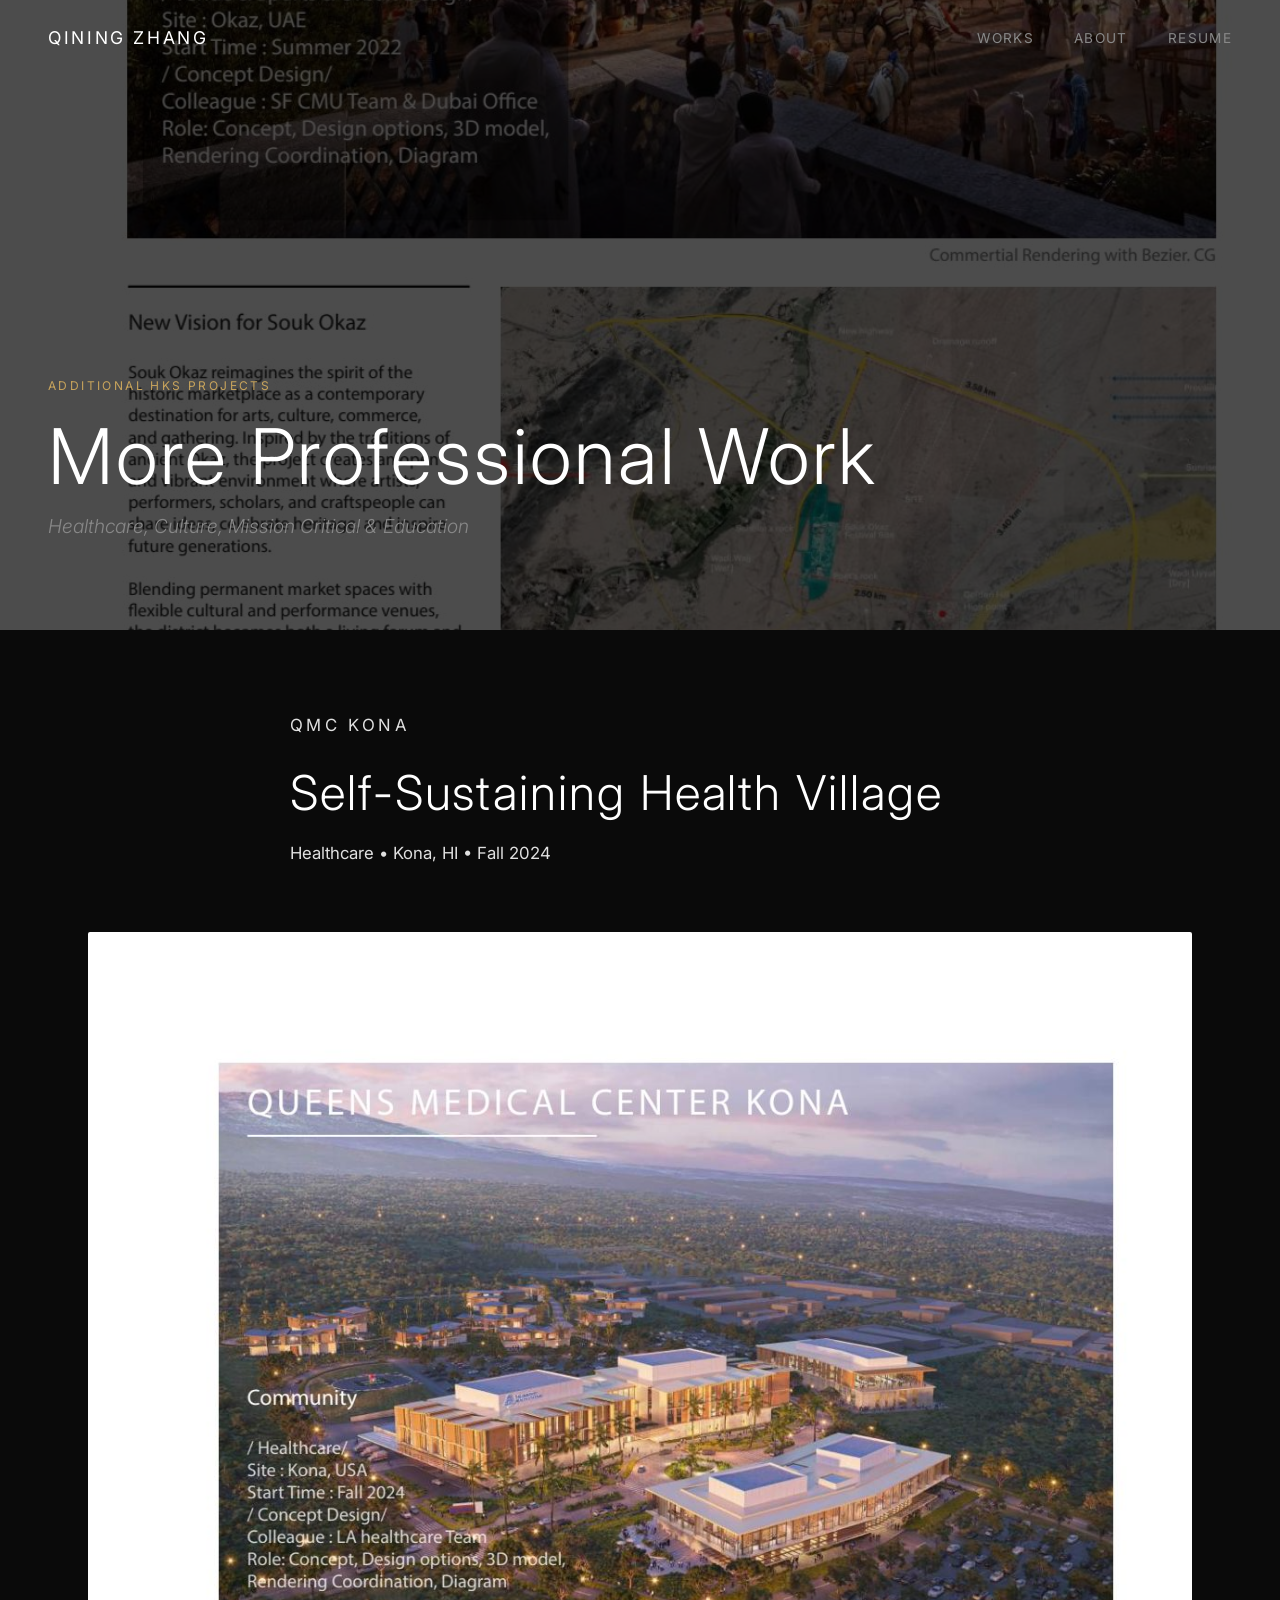
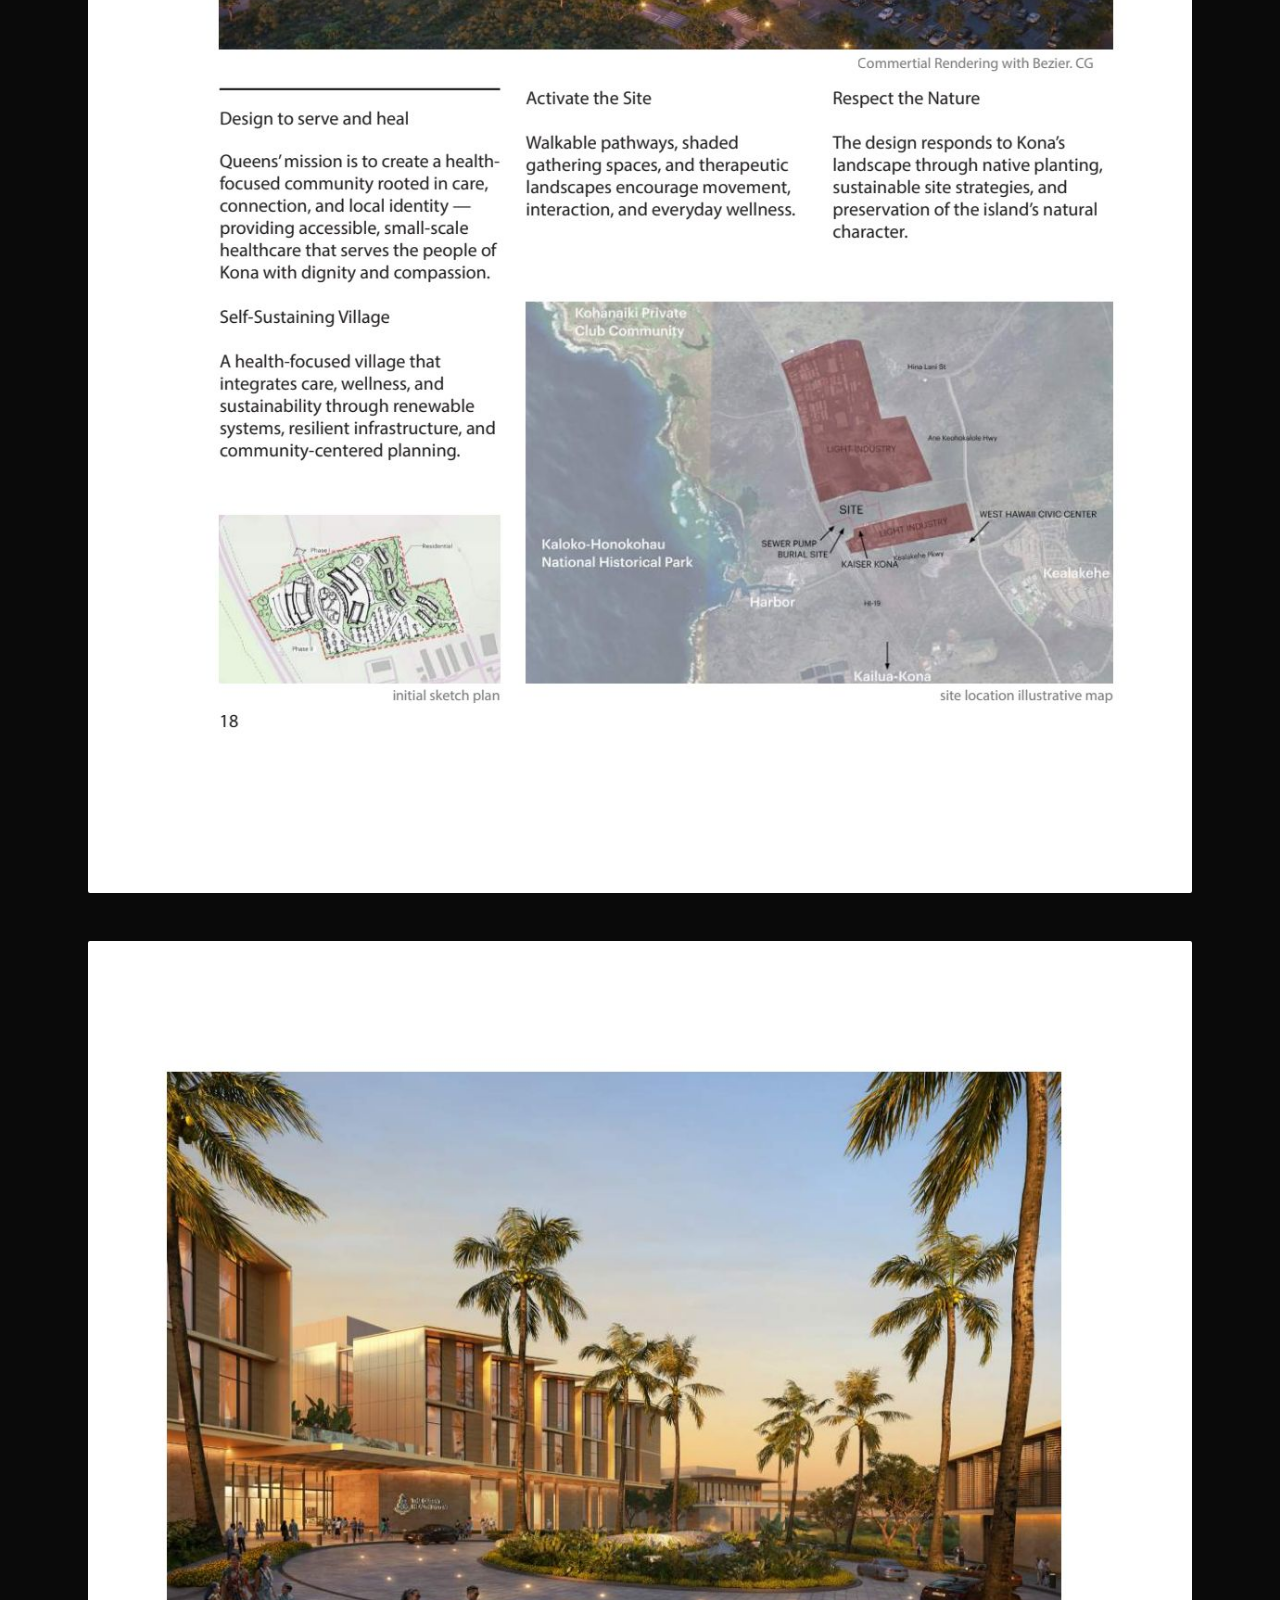
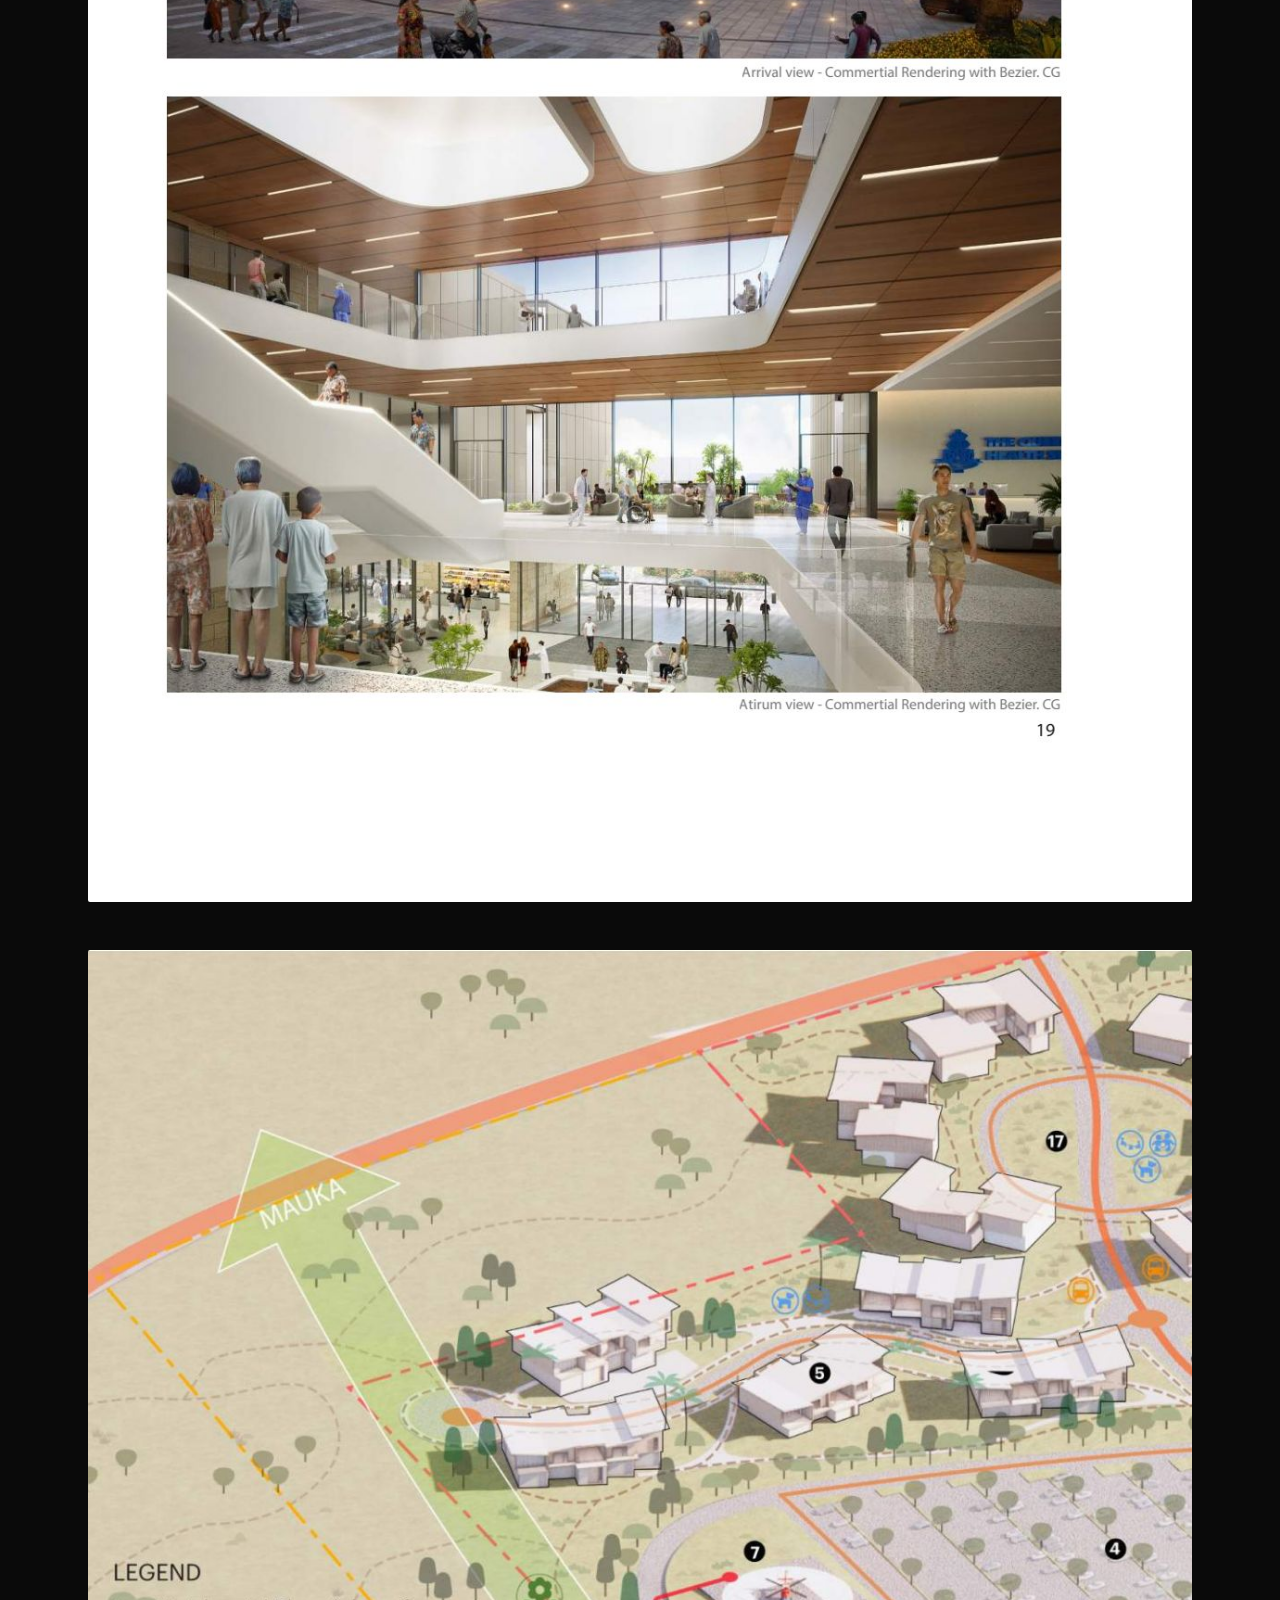
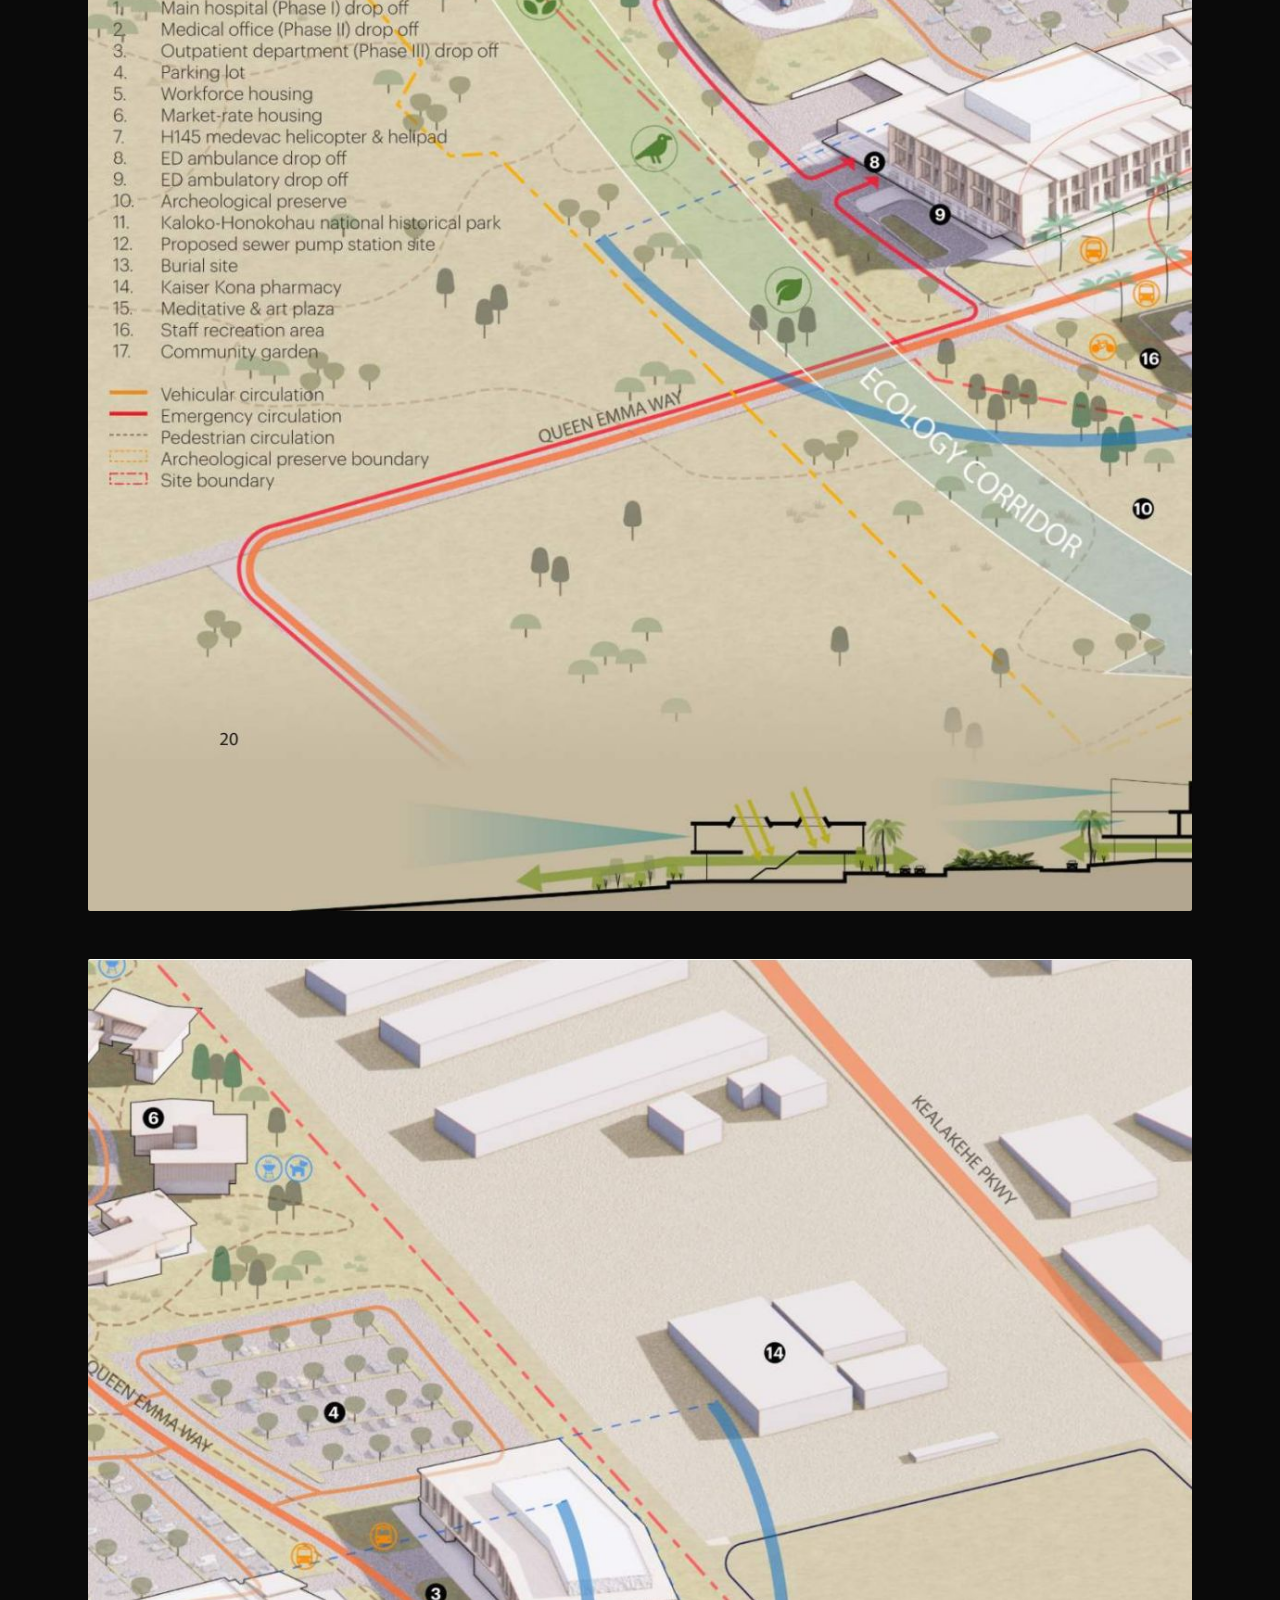
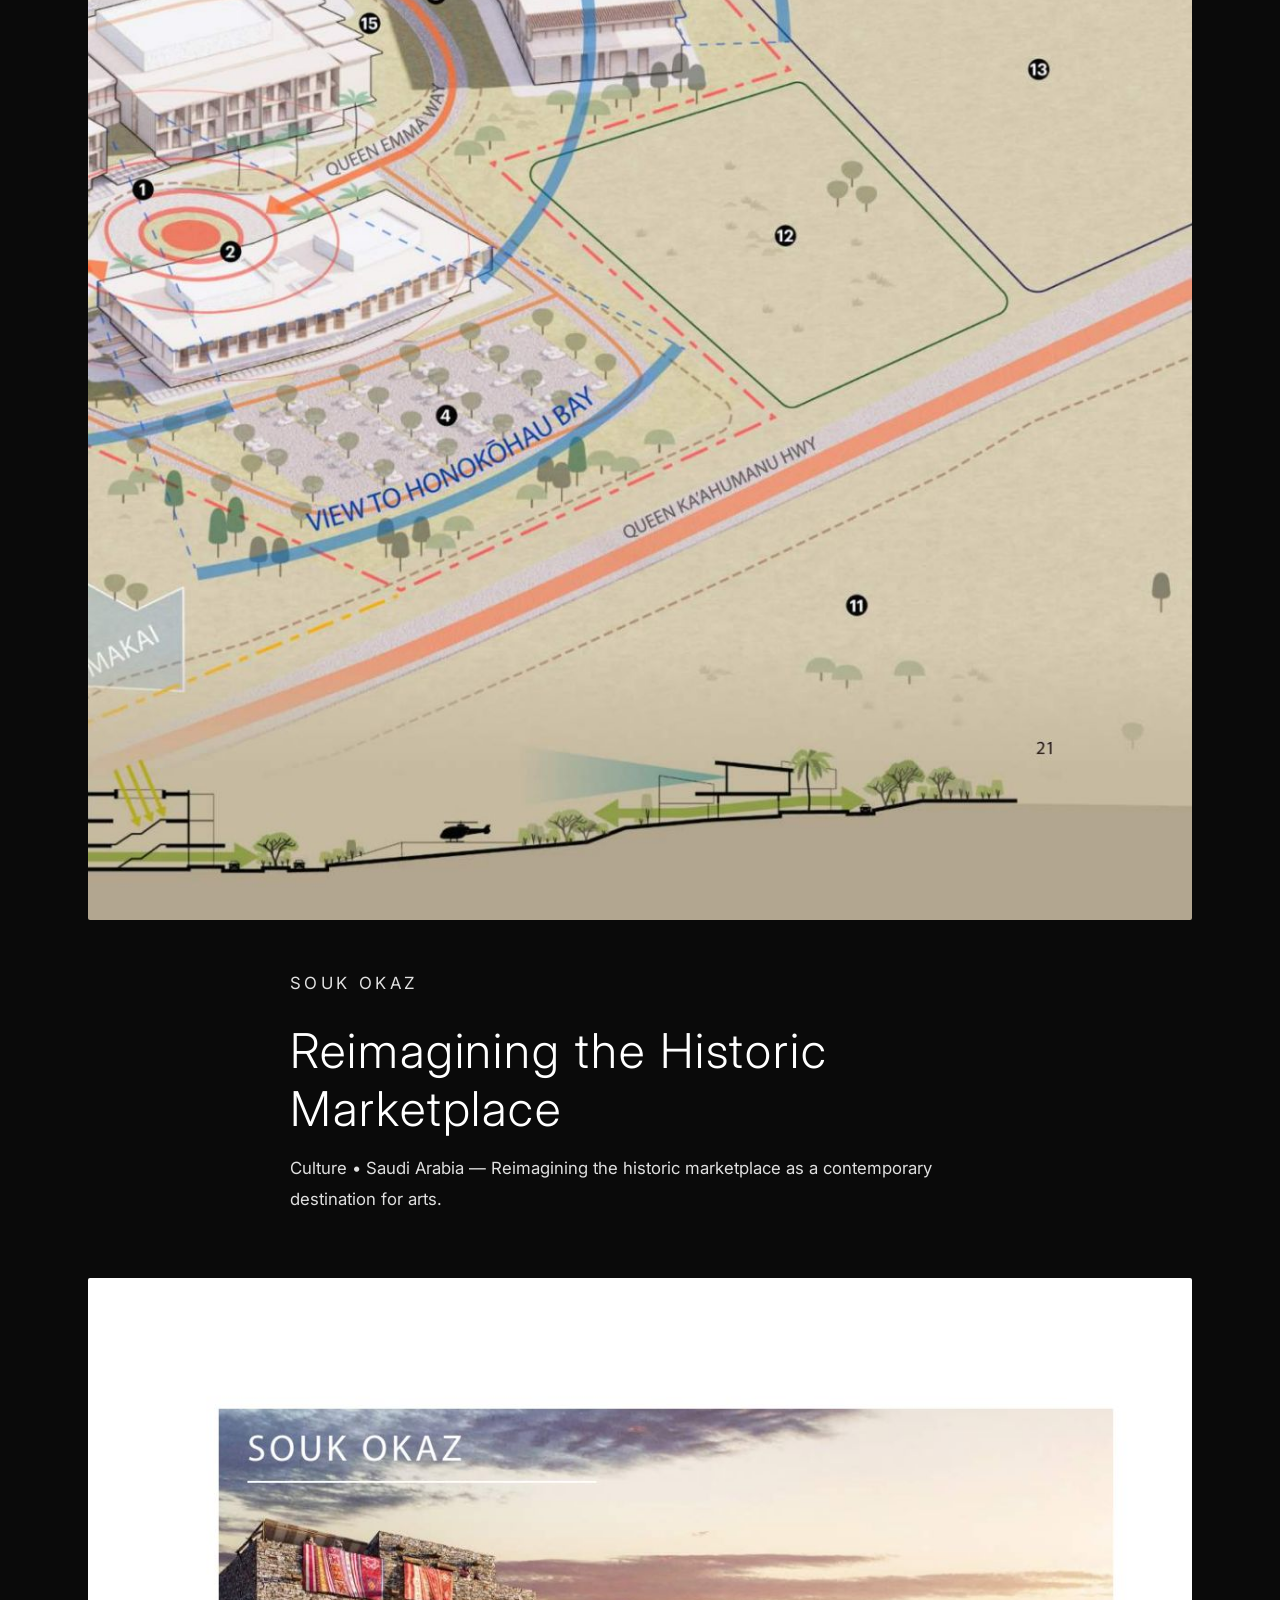
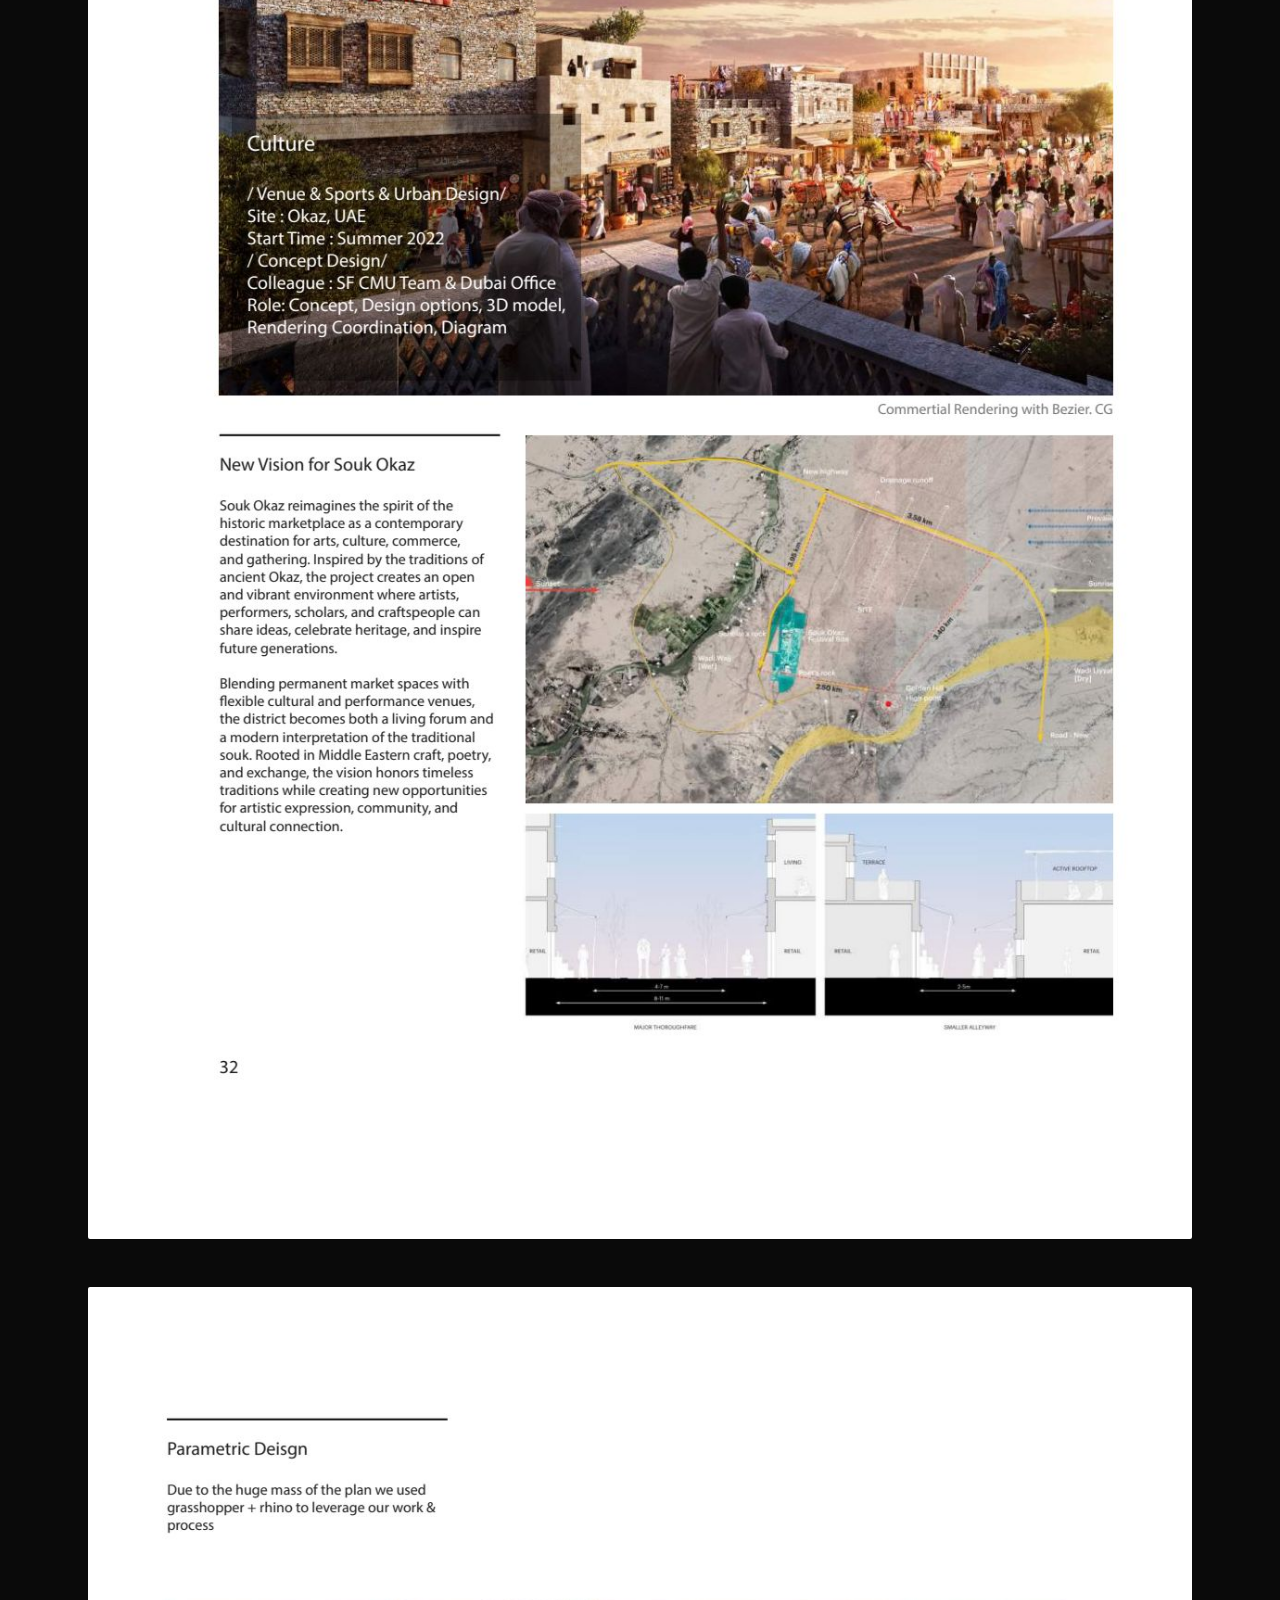
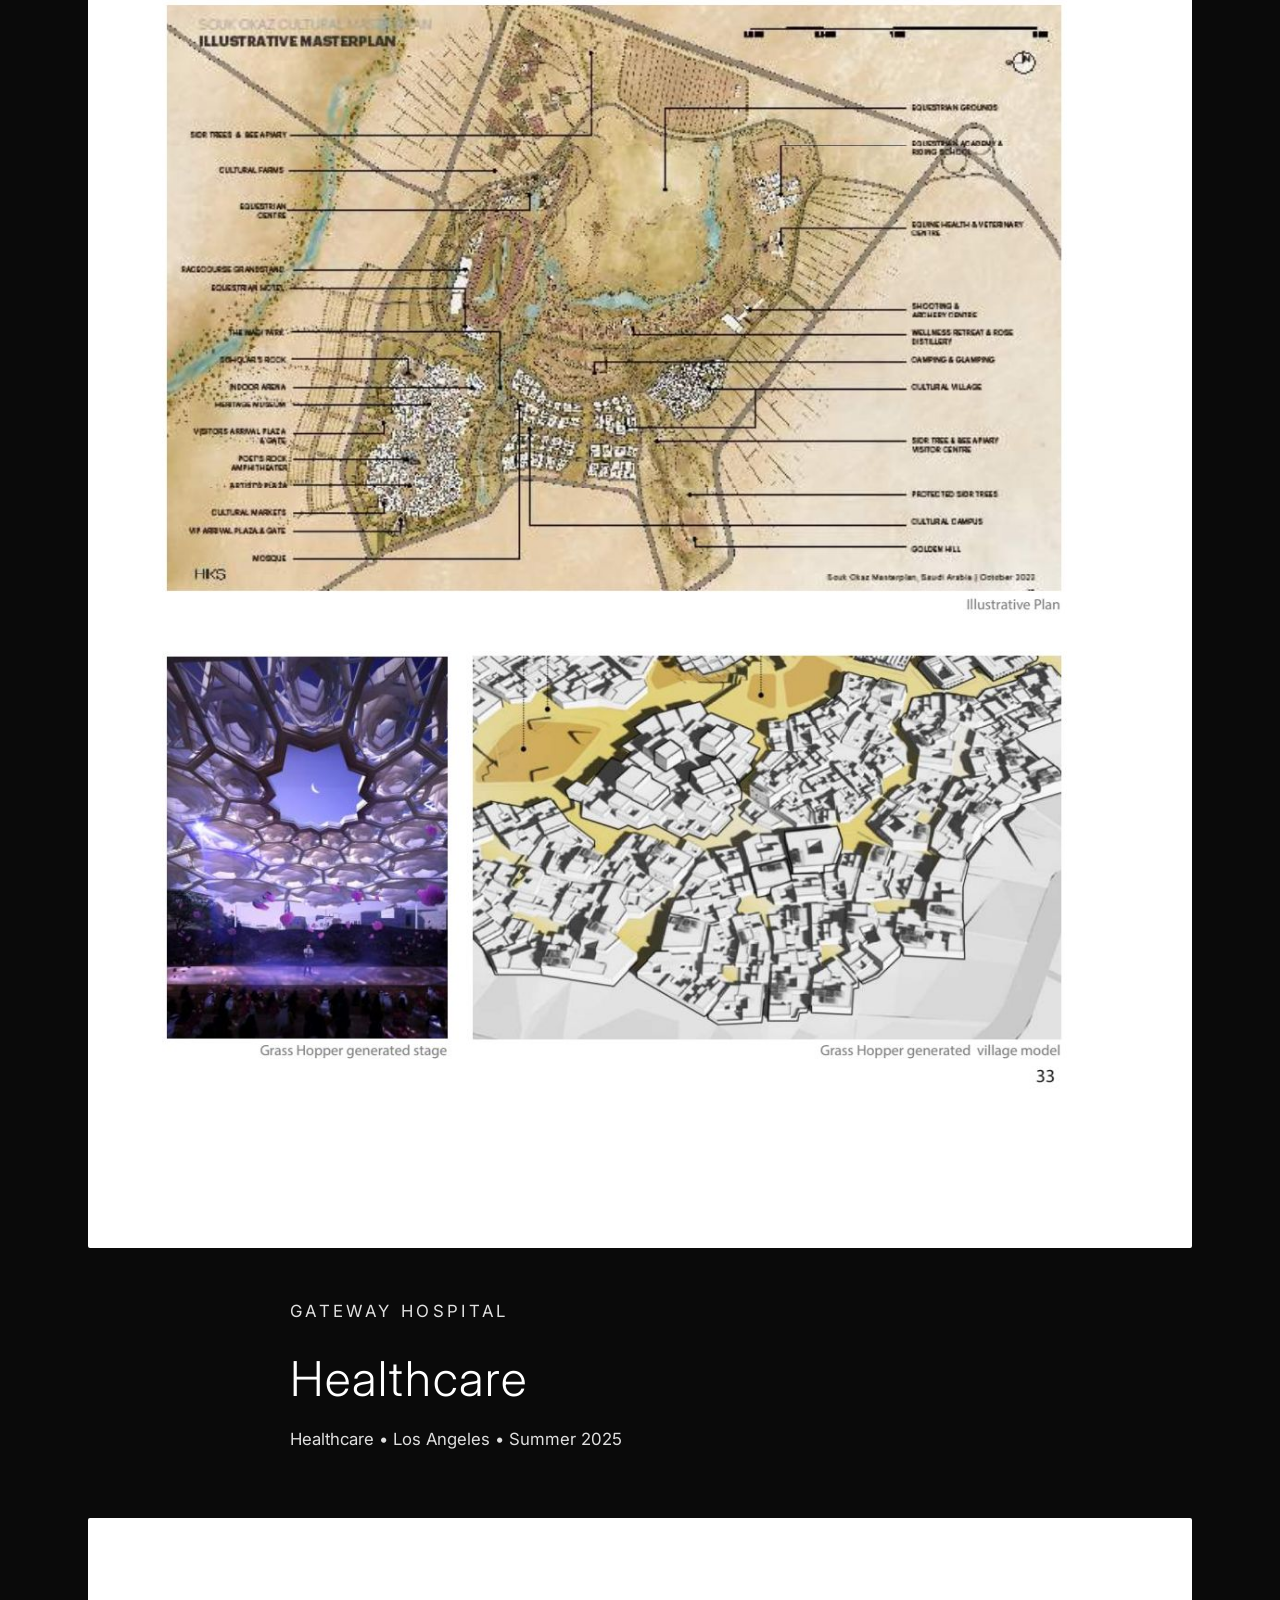
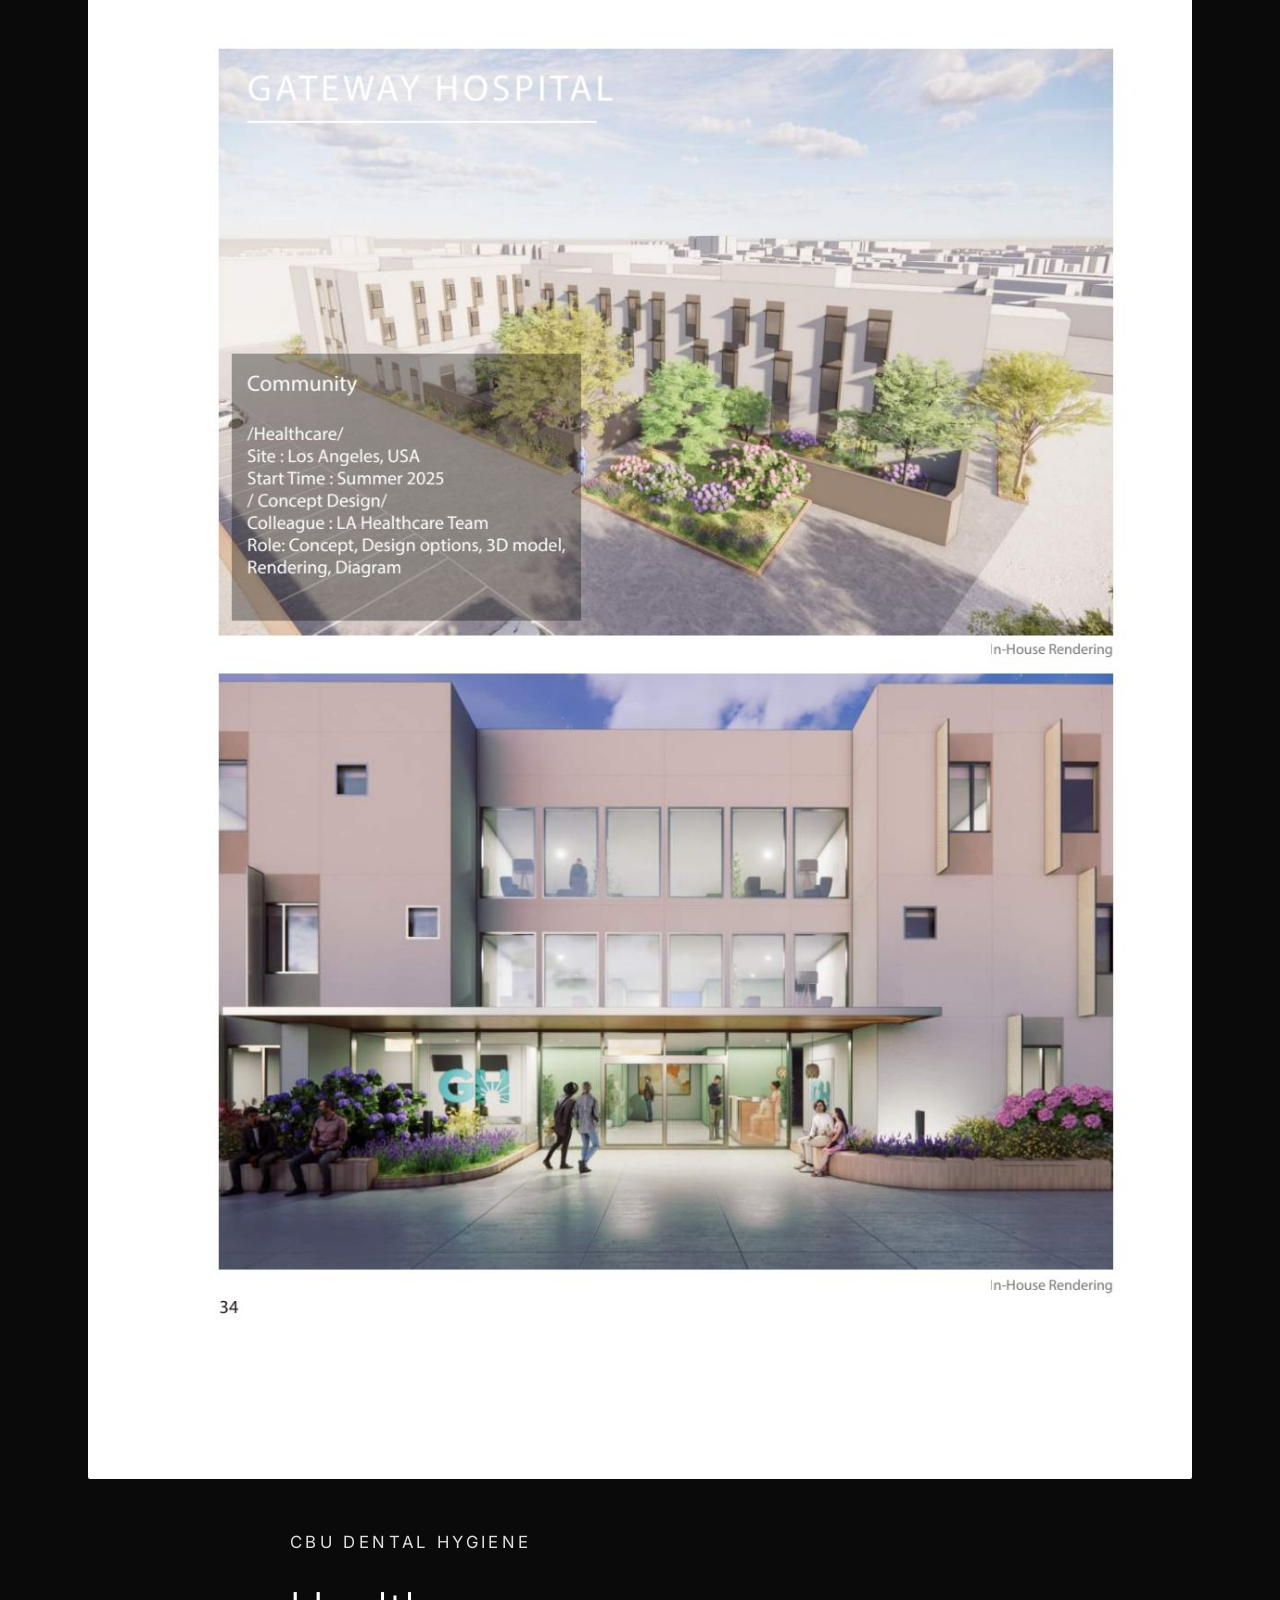
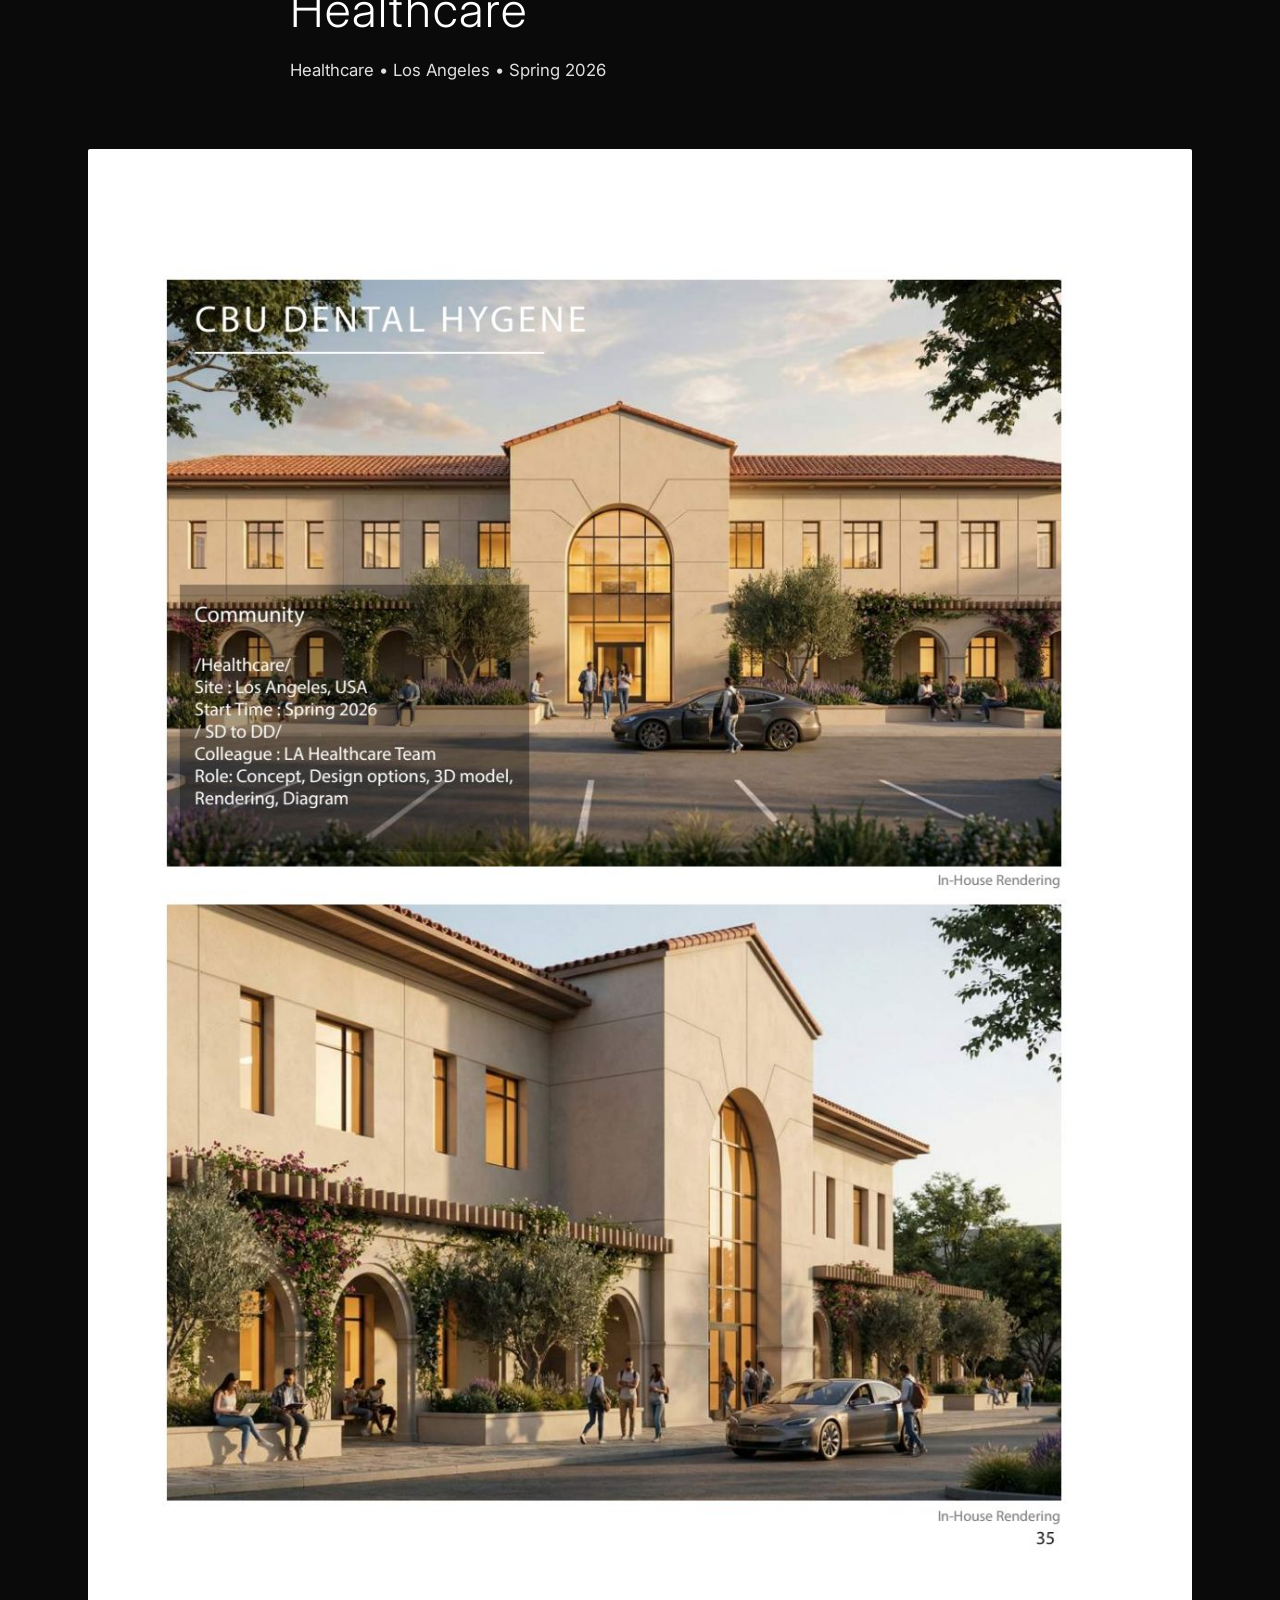
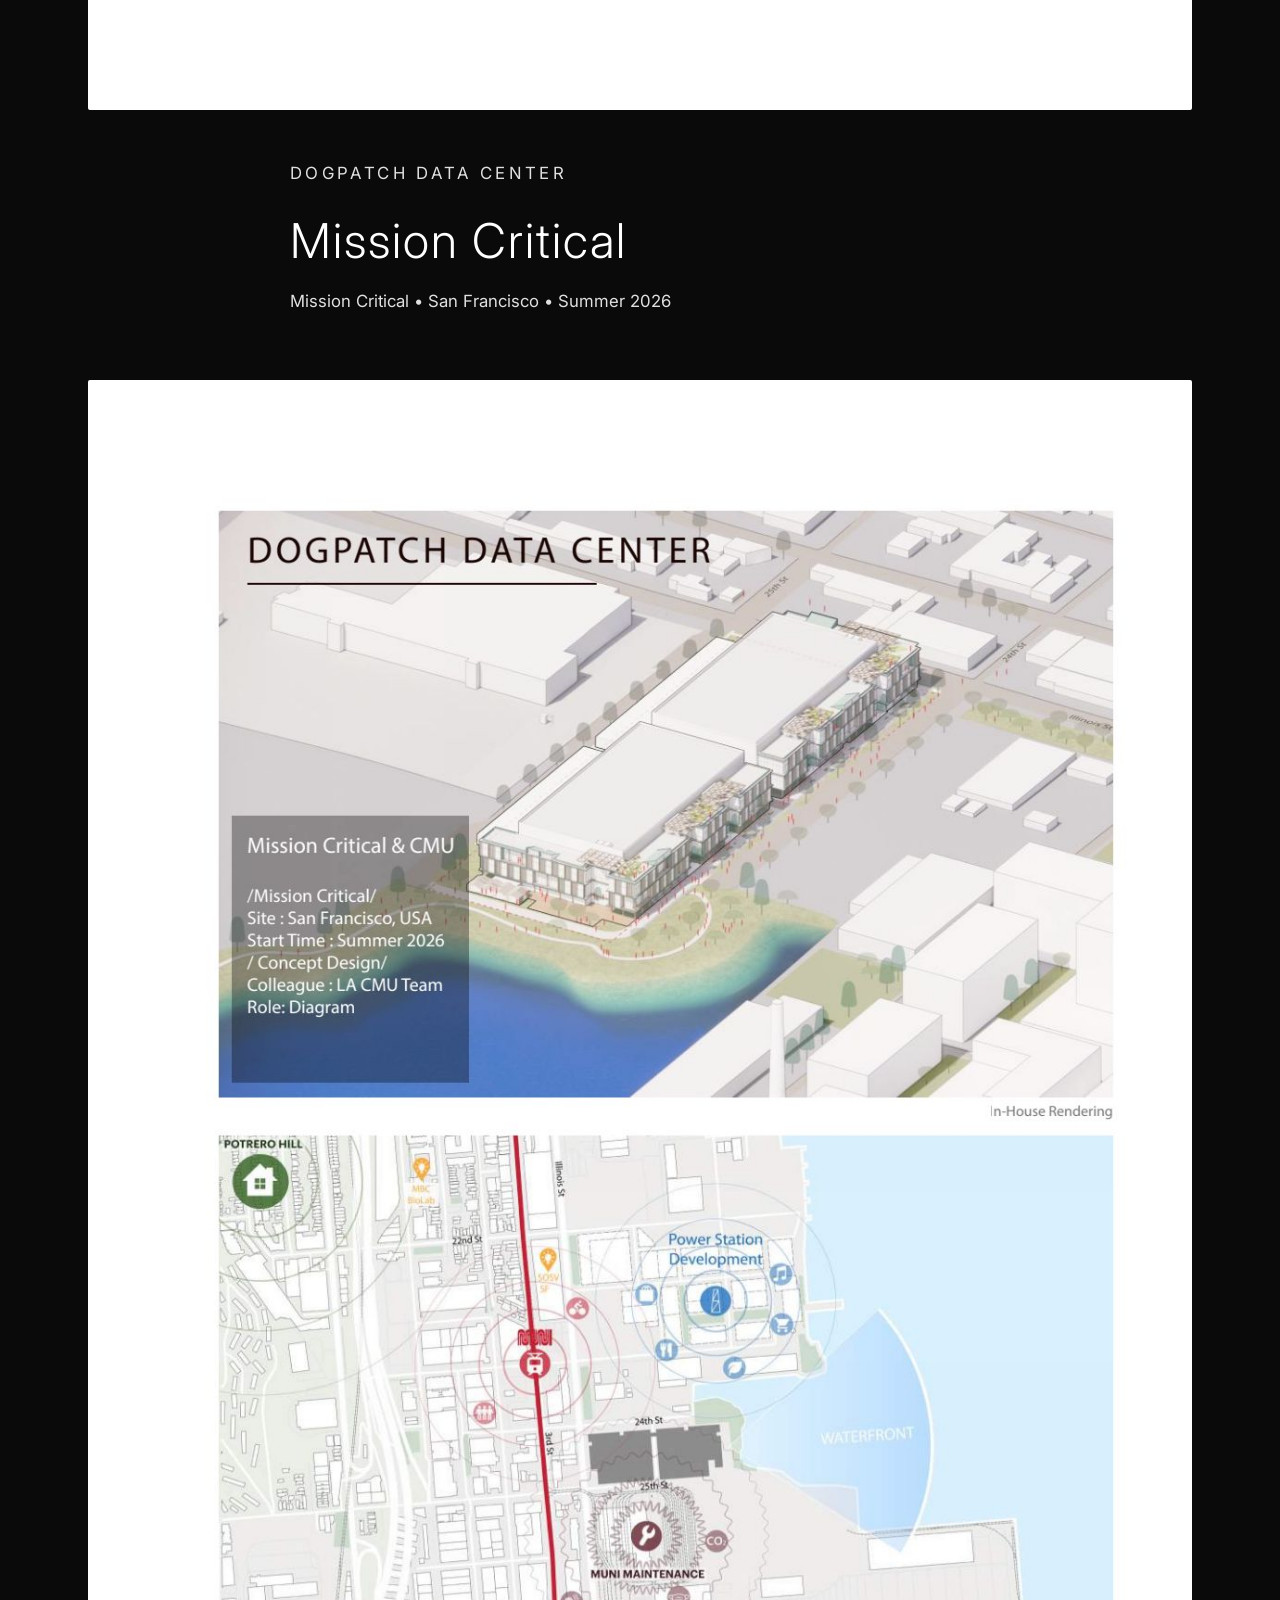
==== projects/hks-other.html @ 067936c8 "Add HKS professional work section with 5 project pages - Restructured homepage: Professional Work (H" ====
<!DOCTYPE html>
<html lang="en">
<head>
  <meta charset="UTF-8">
  <meta name="viewport" content="width=device-width, initial-scale=1.0">
  <title>More Professional Work | Qining Zhang</title>
  <link href="https://fonts.googleapis.com/css2?family=Inter:wght@300;400;500&display=swap" rel="stylesheet">
  <meta name="description" content="Additional HKS Projects — Healthcare, Culture, Mission Critical & Education.">
  <link rel="icon" type="image/x-icon" href="../favicon.ico">
  <link rel="stylesheet" href="../css/style.css">
</head>
<body>
  <div class="page-transition"></div>

  <nav class="nav">
    <a href="../index.html" class="nav-logo">Qining Zhang</a>
    <ul class="nav-links">
      <li><a href="../index.html">Works</a></li>
      <li><a href="../about.html">About</a></li>
      <li><a href="../resume.html">Resume</a></li>
    </ul>
    <button class="nav-toggle" aria-label="Menu"><span></span><span></span><span></span></button>
  </nav>

  <section class="project-hero">
    <div class="hero-bg" style="background-image: url('../images/hks-other/souk-okaz-01.jpg')"></div>
    <div class="project-hero-content">
      <p class="section-label">Additional HKS Projects</p>
      <h1>More Professional Work</h1>
      <p class="project-tagline">Healthcare, Culture, Mission Critical &amp; Education</p>
    </div>
  </section>

  <div class="project-content">

    <!-- QMC Kona -->
    <div class="project-text-block reveal">
      <p class="section-label">QMC Kona</p>
      <h2 style="color: var(--white); margin-bottom: 1rem;">Self-Sustaining Health Village</h2>
      <p>Healthcare &bull; Kona, HI &bull; Fall 2024</p>
    </div>

    <div class="project-image">
      <img src="../images/hks-kona/kona-01.jpg" alt="QMC Kona - Health Village" loading="lazy">
    </div>

    <div class="project-image">
      <img src="../images/hks-kona/kona-02.jpg" alt="QMC Kona - Health Village" loading="lazy">
    </div>

    <div class="project-image">
      <img src="../images/hks-kona/kona-03.jpg" alt="QMC Kona - Health Village" loading="lazy">
    </div>

    <div class="project-image">
      <img src="../images/hks-kona/kona-04.jpg" alt="QMC Kona - Health Village" loading="lazy">
    </div>

    <!-- Souk Okaz -->
    <div class="project-text-block reveal">
      <p class="section-label">Souk Okaz</p>
      <h2 style="color: var(--white); margin-bottom: 1rem;">Reimagining the Historic Marketplace</h2>
      <p>Culture &bull; Saudi Arabia &mdash; Reimagining the historic marketplace as a contemporary destination for arts.</p>
    </div>

    <div class="project-image">
      <img src="../images/hks-other/souk-okaz-01.jpg" alt="Souk Okaz - Historic Marketplace" loading="lazy">
    </div>

    <div class="project-image">
      <img src="../images/hks-other/souk-okaz-02.jpg" alt="Souk Okaz - Historic Marketplace" loading="lazy">
    </div>

    <!-- Gateway Hospital -->
    <div class="project-text-block reveal">
      <p class="section-label">Gateway Hospital</p>
      <h2 style="color: var(--white); margin-bottom: 1rem;">Healthcare</h2>
      <p>Healthcare &bull; Los Angeles &bull; Summer 2025</p>
    </div>

    <div class="project-image">
      <img src="../images/hks-other/gateway-hospital.jpg" alt="Gateway Hospital" loading="lazy">
    </div>

    <!-- CBU Dental Hygiene -->
    <div class="project-text-block reveal">
      <p class="section-label">CBU Dental Hygiene</p>
      <h2 style="color: var(--white); margin-bottom: 1rem;">Healthcare</h2>
      <p>Healthcare &bull; Los Angeles &bull; Spring 2026</p>
    </div>

    <div class="project-image">
      <img src="../images/hks-other/cbu-dental.jpg" alt="CBU Dental Hygiene" loading="lazy">
    </div>

    <!-- Dogpatch Data Center -->
    <div class="project-text-block reveal">
      <p class="section-label">Dogpatch Data Center</p>
      <h2 style="color: var(--white); margin-bottom: 1rem;">Mission Critical</h2>
      <p>Mission Critical &bull; San Francisco &bull; Summer 2026</p>
    </div>

    <div class="project-image">
      <img src="../images/hks-other/dogpatch-datacenter.jpg" alt="Dogpatch Data Center" loading="lazy">
    </div>

    <!-- UCSB Revision -->
    <div class="project-text-block reveal">
      <p class="section-label">UCSB Revision</p>
      <h2 style="color: var(--white); margin-bottom: 1rem;">Urban Design</h2>
      <p>Urban Design &bull; Santa Barbara &bull; Summer 2023</p>
    </div>

    <div class="project-image">
      <img src="../images/hks-other/ucsb-revision.jpg" alt="UCSB Revision - Urban Design" loading="lazy">
    </div>

    <nav class="project-nav">
      <a href="hks-slc.html">
        <span class="nav-label">&larr; Previous</span>
        <span class="nav-title">Salt Lake City</span>
      </a>
      <a href="../index.html">
        <span class="nav-label">Back to &rarr;</span>
        <span class="nav-title">All Projects</span>
      </a>
    </nav>
  </div>

  <footer class="footer">
    <p>&copy; 2025 Qining Zhang</p>
    <div class="footer-links">
      <a href="../about.html">About</a>
      <a href="../resume.html">Resume</a>
    </div>
  </footer>
  <script src="../js/main.js"></script>
</body>
</html>
---- css/style.css ----
/* ========== Reset & Base ========== */
*, *::before, *::after {
  margin: 0;
  padding: 0;
  box-sizing: border-box;
}

:root {
  --bg: #0a0a0a;
  --bg-card: #141414;
  --bg-nav: rgba(10,10,10,0.85);
  --text: #e0e0e0;
  --text-muted: #888;
  --accent: #c8a45c;
  --accent-hover: #dbb76a;
  --white: #fff;
  --transition: 0.4s cubic-bezier(0.25, 0.46, 0.45, 0.94);
}

html {
  scroll-behavior: smooth;
  font-size: 16px;
}

body {
  background: var(--bg);
  color: var(--text);
  font-family: 'Inter', 'Helvetica Neue', Arial, sans-serif;
  line-height: 1.6;
  overflow-x: hidden;
  -webkit-font-smoothing: antialiased;
}

a {
  color: inherit;
  text-decoration: none;
}

img {
  max-width: 100%;
  display: block;
}

/* ========== Typography ========== */
h1, h2, h3, h4 {
  font-weight: 300;
  letter-spacing: 0.04em;
  line-height: 1.2;
}

h1 { font-size: clamp(2.5rem, 6vw, 5rem); }
h2 { font-size: clamp(1.8rem, 4vw, 3rem); }
h3 { font-size: clamp(1.2rem, 2.5vw, 1.8rem); }

.section-label {
  font-size: 0.75rem;
  letter-spacing: 0.2em;
  text-transform: uppercase;
  color: var(--accent);
  margin-bottom: 1rem;
}

/* ========== Navigation ========== */
.nav {
  position: fixed;
  top: 0;
  left: 0;
  width: 100%;
  z-index: 1000;
  padding: 1.5rem 3rem;
  display: flex;
  justify-content: space-between;
  align-items: center;
  background: transparent;
  transition: background var(--transition), padding var(--transition);
}

.nav.scrolled {
  background: var(--bg-nav);
  backdrop-filter: blur(20px);
  -webkit-backdrop-filter: blur(20px);
  padding: 1rem 3rem;
}

.nav-logo {
  font-size: 1.1rem;
  font-weight: 400;
  letter-spacing: 0.15em;
  text-transform: uppercase;
  color: var(--white);
}

.nav-links {
  display: flex;
  gap: 2.5rem;
  list-style: none;
}

.nav-links a {
  font-size: 0.85rem;
  letter-spacing: 0.1em;
  text-transform: uppercase;
  color: var(--text-muted);
  transition: color 0.3s;
  position: relative;
}

.nav-links a::after {
  content: '';
  position: absolute;
  bottom: -4px;
  left: 0;
  width: 0;
  height: 1px;
  background: var(--accent);
  transition: width 0.3s;
}

.nav-links a:hover,
.nav-links a.active {
  color: var(--white);
}

.nav-links a:hover::after,
.nav-links a.active::after {
  width: 100%;
}

/* Mobile menu */
.nav-toggle {
  display: none;
  flex-direction: column;
  gap: 5px;
  cursor: pointer;
  background: none;
  border: none;
  padding: 4px;
}

.nav-toggle span {
  display: block;
  width: 24px;
  height: 1.5px;
  background: var(--white);
  transition: all 0.3s;
}

/* ========== Hero ========== */
.hero {
  height: 100vh;
  display: flex;
  flex-direction: column;
  justify-content: flex-end;
  padding: 0 3rem 6rem;
  position: relative;
  overflow: hidden;
}

.hero-bg {
  position: absolute;
  inset: 0;
  background-size: cover;
  background-position: center;
  filter: brightness(0.35);
  transform: scale(1.05);
  transition: transform 8s ease-out;
}

.hero.loaded .hero-bg {
  transform: scale(1);
}

.hero-content {
  position: relative;
  z-index: 1;
  max-width: 800px;
}

.hero-content h1 {
  color: var(--white);
  margin-bottom: 1rem;
  opacity: 0;
  transform: translateY(30px);
  animation: fadeUp 1s 0.3s forwards;
}

.hero-subtitle {
  font-size: clamp(1rem, 2vw, 1.3rem);
  color: var(--text-muted);
  font-weight: 300;
  letter-spacing: 0.05em;
  opacity: 0;
  transform: translateY(20px);
  animation: fadeUp 1s 0.6s forwards;
}

.hero-scroll {
  position: absolute;
  bottom: 2rem;
  left: 50%;
  transform: translateX(-50%);
  display: flex;
  flex-direction: column;
  align-items: center;
  gap: 0.5rem;
  opacity: 0;
  animation: fadeUp 1s 1s forwards;
}

.hero-scroll span {
  font-size: 0.7rem;
  letter-spacing: 0.15em;
  text-transform: uppercase;
  color: var(--text-muted);
}

.scroll-line {
  width: 1px;
  height: 40px;
  background: linear-gradient(to bottom, var(--accent), transparent);
  animation: scrollPulse 2s infinite;
}

@keyframes fadeUp {
  to { opacity: 1; transform: translateY(0); }
}

@keyframes scrollPulse {
  0%, 100% { opacity: 0.3; }
  50% { opacity: 1; }
}

/* ========== Project Grid (Home) ========== */
.projects-section {
  padding: 8rem 3rem;
}

.projects-section .section-header {
  text-align: center;
  margin-bottom: 5rem;
}

.project-grid {
  display: grid;
  grid-template-columns: repeat(2, 1fr);
  gap: 2rem;
  max-width: 1400px;
  margin: 0 auto;
}

.project-card {
  position: relative;
  overflow: hidden;
  aspect-ratio: 16 / 10;
  cursor: pointer;
  border-radius: 2px;
}

.project-card img {
  width: 100%;
  height: 100%;
  object-fit: cover;
  transition: transform 0.8s var(--transition), filter 0.6s;
  filter: brightness(0.7);
}

.project-card:hover img {
  transform: scale(1.05);
  filter: brightness(0.4);
}

.project-card-overlay {
  position: absolute;
  inset: 0;
  display: flex;
  flex-direction: column;
  justify-content: flex-end;
  padding: 2rem;
  background: linear-gradient(to top, rgba(0,0,0,0.7) 0%, transparent 60%);
}

.project-card-number {
  font-size: 0.7rem;
  letter-spacing: 0.2em;
  color: var(--accent);
  margin-bottom: 0.5rem;
}

.project-card h3 {
  color: var(--white);
  margin-bottom: 0.3rem;
  transform: translateY(10px);
  transition: transform var(--transition);
}

.project-card:hover h3 {
  transform: translateY(0);
}

.project-card-meta {
  font-size: 0.8rem;
  color: var(--text-muted);
  opacity: 0;
  transform: translateY(10px);
  transition: all var(--transition);
}

.project-card:hover .project-card-meta {
  opacity: 1;
  transform: translateY(0);
}

/* ========== Project Detail Page ========== */
.project-hero {
  height: 70vh;
  min-height: 500px;
  display: flex;
  align-items: flex-end;
  padding: 0 3rem 4rem;
  position: relative;
  overflow: hidden;
}

.project-hero .hero-bg {
  filter: brightness(0.3);
}

.project-hero-content {
  position: relative;
  z-index: 1;
  max-width: 900px;
}

.project-hero-content .section-label {
  opacity: 0;
  animation: fadeUp 0.8s 0.2s forwards;
}

.project-hero-content h1 {
  color: var(--white);
  margin-bottom: 0.5rem;
  opacity: 0;
  animation: fadeUp 0.8s 0.4s forwards;
}

.project-hero-content .project-tagline {
  font-size: 1.2rem;
  color: var(--text-muted);
  font-weight: 300;
  font-style: italic;
  margin-bottom: 1.5rem;
  opacity: 0;
  animation: fadeUp 0.8s 0.6s forwards;
}

.project-meta-bar {
  display: flex;
  gap: 3rem;
  opacity: 0;
  animation: fadeUp 0.8s 0.8s forwards;
}

.project-meta-item {
  display: flex;
  flex-direction: column;
  gap: 0.2rem;
}

.project-meta-item .label {
  font-size: 0.65rem;
  letter-spacing: 0.15em;
  text-transform: uppercase;
  color: var(--accent);
}

.project-meta-item .value {
  font-size: 0.9rem;
  color: var(--text);
}

/* Project content */
.project-content {
  max-width: 1200px;
  margin: 0 auto;
  padding: 5rem 3rem;
}

.project-text-block {
  max-width: 700px;
  margin: 0 auto 4rem;
  text-align: left;
}

.project-text-block p {
  font-size: 1.05rem;
  line-height: 1.8;
  color: var(--text);
  margin-bottom: 1.5rem;
}

.project-image {
  margin: 3rem 0;
  opacity: 0;
  transform: translateY(40px);
  transition: opacity 0.8s, transform 0.8s;
}

.project-image.visible {
  opacity: 1;
  transform: translateY(0);
}

.project-image img {
  width: 100%;
  border-radius: 2px;
}

.project-image-full {
  margin: 4rem -3rem;
  max-width: calc(100% + 6rem);
}

.project-image-caption {
  font-size: 0.8rem;
  color: var(--text-muted);
  margin-top: 0.8rem;
  font-style: italic;
}

/* Project navigation */
.project-nav {
  display: flex;
  border-top: 1px solid #222;
  margin-top: 4rem;
}

.project-nav a {
  flex: 1;
  padding: 3rem;
  display: flex;
  flex-direction: column;
  gap: 0.5rem;
  transition: background 0.3s;
}

.project-nav a:hover {
  background: var(--bg-card);
}

.project-nav a:last-child {
  text-align: right;
  border-left: 1px solid #222;
}

.project-nav .nav-label {
  font-size: 0.7rem;
  letter-spacing: 0.15em;
  text-transform: uppercase;
  color: var(--accent);
}

.project-nav .nav-title {
  font-size: 1.2rem;
  color: var(--white);
}

/* ========== About Page ========== */
.about-section {
  padding: 10rem 3rem 6rem;
  max-width: 1100px;
  margin: 0 auto;
}

.about-grid {
  display: grid;
  grid-template-columns: 1fr 1.5fr;
  gap: 5rem;
  align-items: start;
}

.about-image {
  position: sticky;
  top: 8rem;
}

.about-image img {
  width: 100%;
  border-radius: 2px;
  filter: brightness(0.9);
}

.about-text h1 {
  color: var(--white);
  margin-bottom: 2rem;
}

.about-text p {
  font-size: 1.05rem;
  line-height: 1.9;
  margin-bottom: 1.5rem;
  color: var(--text);
}

.about-details {
  margin-top: 3rem;
  display: grid;
  grid-template-columns: 1fr 1fr;
  gap: 2rem;
}

.about-detail-item h4 {
  font-size: 0.7rem;
  letter-spacing: 0.15em;
  text-transform: uppercase;
  color: var(--accent);
  margin-bottom: 0.8rem;
  font-weight: 500;
}

.about-detail-item p,
.about-detail-item li {
  font-size: 0.95rem;
  color: var(--text);
  line-height: 1.8;
}

.about-detail-item ul {
  list-style: none;
}

.contact-links {
  margin-top: 3rem;
  display: flex;
  gap: 1.5rem;
}

.contact-link {
  display: inline-flex;
  align-items: center;
  gap: 0.5rem;
  padding: 0.7rem 1.5rem;
  border: 1px solid #333;
  font-size: 0.85rem;
  letter-spacing: 0.05em;
  transition: all 0.3s;
}

.contact-link:hover {
  border-color: var(--accent);
  color: var(--accent);
}

/* ========== Resume Page ========== */
.resume-section {
  padding: 10rem 3rem 6rem;
  max-width: 900px;
  margin: 0 auto;
}

.resume-section h1 {
  color: var(--white);
  margin-bottom: 1rem;
}

.resume-download {
  display: inline-flex;
  align-items: center;
  gap: 0.5rem;
  padding: 0.8rem 2rem;
  background: var(--accent);
  color: var(--bg);
  font-size: 0.85rem;
  letter-spacing: 0.1em;
  text-transform: uppercase;
  font-weight: 500;
  transition: background 0.3s;
  margin-bottom: 4rem;
}

.resume-download:hover {
  background: var(--accent-hover);
}

.resume-block {
  padding: 3rem 0;
  border-top: 1px solid #222;
}

.resume-block h3 {
  font-size: 0.75rem;
  letter-spacing: 0.2em;
  text-transform: uppercase;
  color: var(--accent);
  margin-bottom: 2rem;
  font-weight: 500;
}

.resume-entry {
  display: grid;
  grid-template-columns: 200px 1fr;
  gap: 2rem;
  margin-bottom: 2rem;
}

.resume-date {
  font-size: 0.85rem;
  color: var(--text-muted);
}

.resume-info h4 {
  font-size: 1.05rem;
  color: var(--white);
  font-weight: 400;
  margin-bottom: 0.3rem;
}

.resume-info p {
  font-size: 0.9rem;
  color: var(--text-muted);
}

/* ========== Footer ========== */
.footer {
  padding: 3rem;
  border-top: 1px solid #1a1a1a;
  display: flex;
  justify-content: space-between;
  align-items: center;
  font-size: 0.8rem;
  color: var(--text-muted);
}

.footer-links {
  display: flex;
  gap: 2rem;
}

.footer-links a {
  transition: color 0.3s;
}

.footer-links a:hover {
  color: var(--white);
}

/* ========== Scroll Animations ========== */
.reveal {
  opacity: 0;
  transform: translateY(30px);
  transition: opacity 0.8s, transform 0.8s;
}

.reveal.visible {
  opacity: 1;
  transform: translateY(0);
}

/* ========== Page Transition ========== */
.page-transition {
  position: fixed;
  inset: 0;
  background: var(--bg);
  z-index: 9999;
  opacity: 1;
  transition: opacity 0.5s;
  pointer-events: none;
}

.page-transition.done {
  opacity: 0;
}

/* ========== Responsive ========== */
@media (max-width: 1024px) {
  .project-grid {
    gap: 1.5rem;
  }

  .about-grid {
    grid-template-columns: 1fr;
    gap: 3rem;
  }

  .about-image {
    position: static;
    max-width: 400px;
  }
}

@media (max-width: 768px) {
  .nav {
    padding: 1rem 1.5rem;
  }

  .nav-toggle {
    display: flex;
  }

  .nav-links {
    position: fixed;
    top: 0;
    right: -100%;
    width: 70%;
    max-width: 300px;
    height: 100vh;
    background: #111;
    flex-direction: column;
    padding: 5rem 2rem;
    gap: 2rem;
    transition: right 0.4s;
  }

  .nav-links.open {
    right: 0;
  }

  .nav-overlay {
    display: none;
    position: fixed;
    inset: 0;
    background: rgba(0,0,0,0.5);
    z-index: -1;
  }

  .nav-links.open ~ .nav-overlay {
    display: block;
  }

  .hero {
    padding: 0 1.5rem 4rem;
  }

  .project-grid {
    grid-template-columns: 1fr;
    gap: 1.5rem;
  }

  .projects-section {
    padding: 5rem 1.5rem;
  }

  .project-hero {
    height: 50vh;
    padding: 0 1.5rem 3rem;
  }

  .project-content {
    padding: 3rem 1.5rem;
  }

  .project-meta-bar {
    flex-wrap: wrap;
    gap: 1.5rem;
  }

  .resume-entry {
    grid-template-columns: 1fr;
    gap: 0.5rem;
  }

  .about-section,
  .resume-section {
    padding: 7rem 1.5rem 4rem;
  }

  .about-details {
    grid-template-columns: 1fr;
  }

  .footer {
    flex-direction: column;
    gap: 1rem;
    text-align: center;
    padding: 2rem 1.5rem;
  }

  .project-nav {
    flex-direction: column;
  }

  .project-nav a:last-child {
    text-align: left;
    border-left: none;
    border-top: 1px solid #222;
  }
}
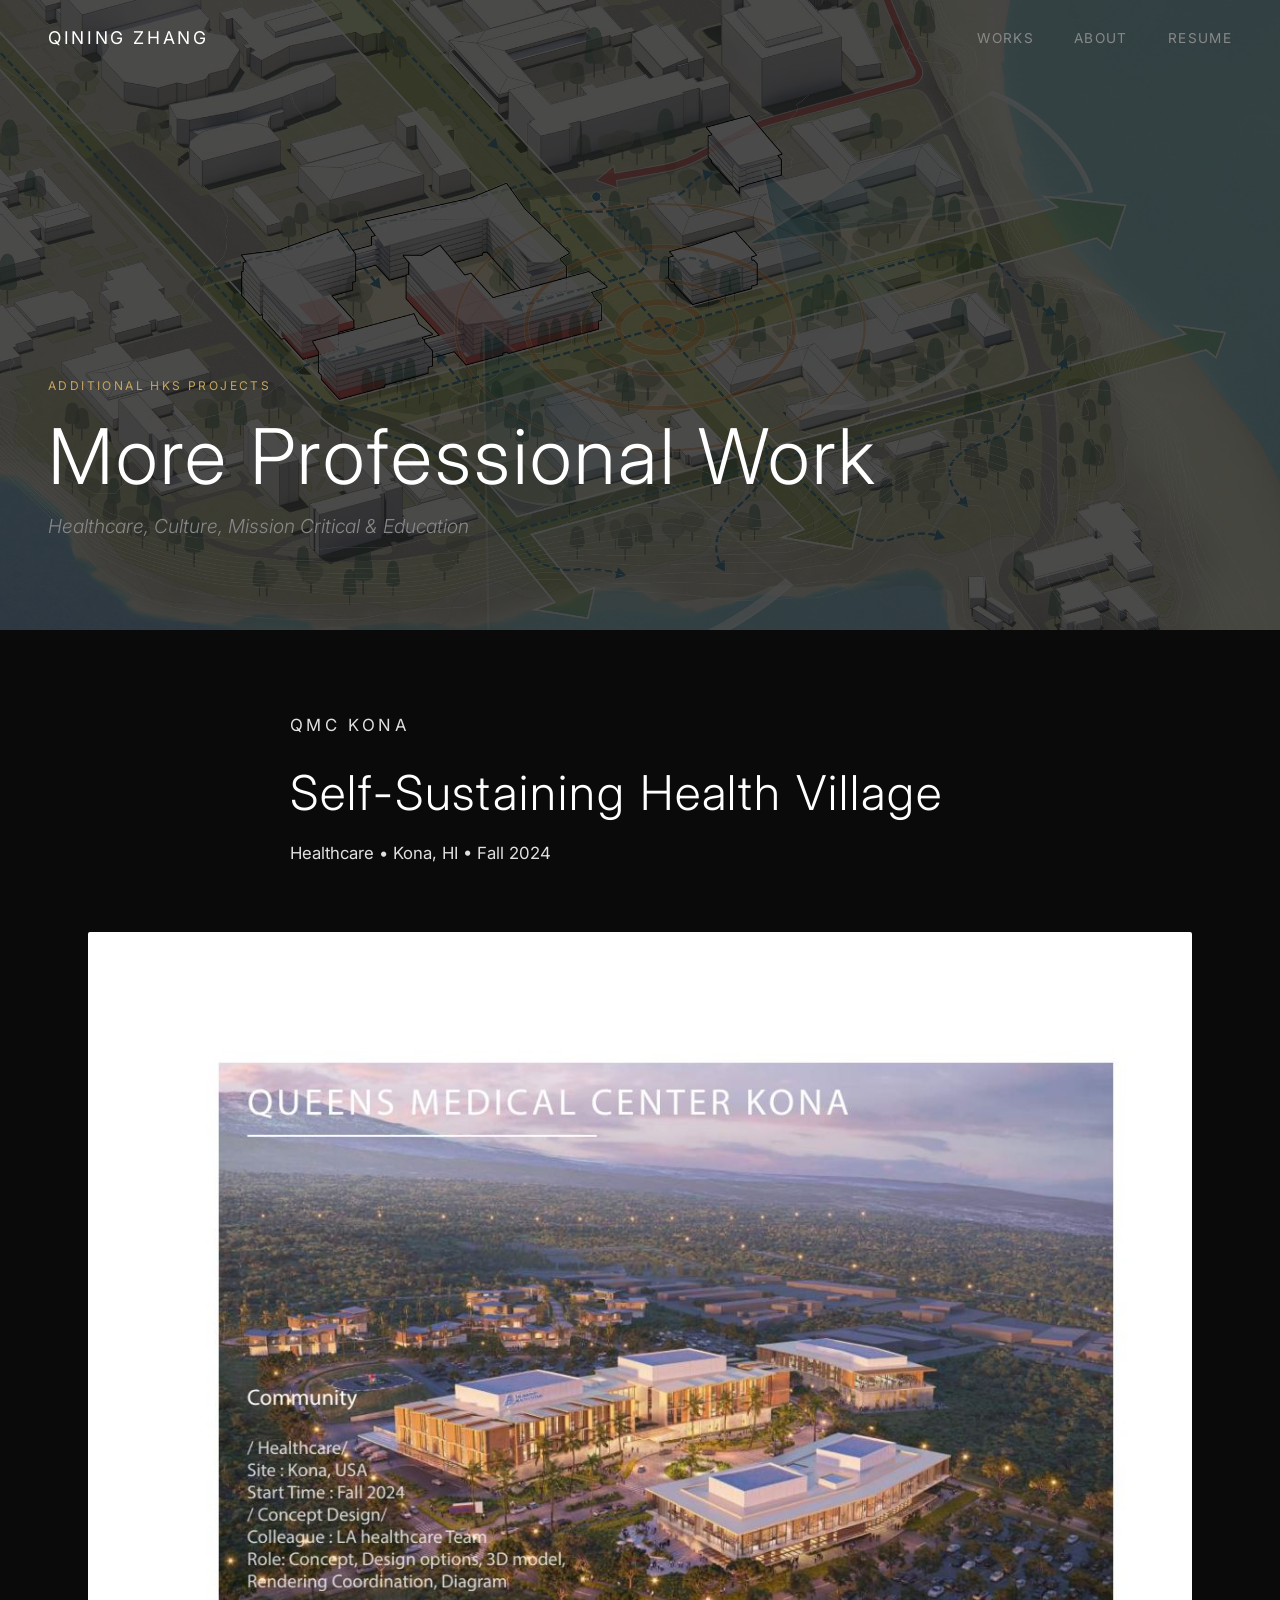
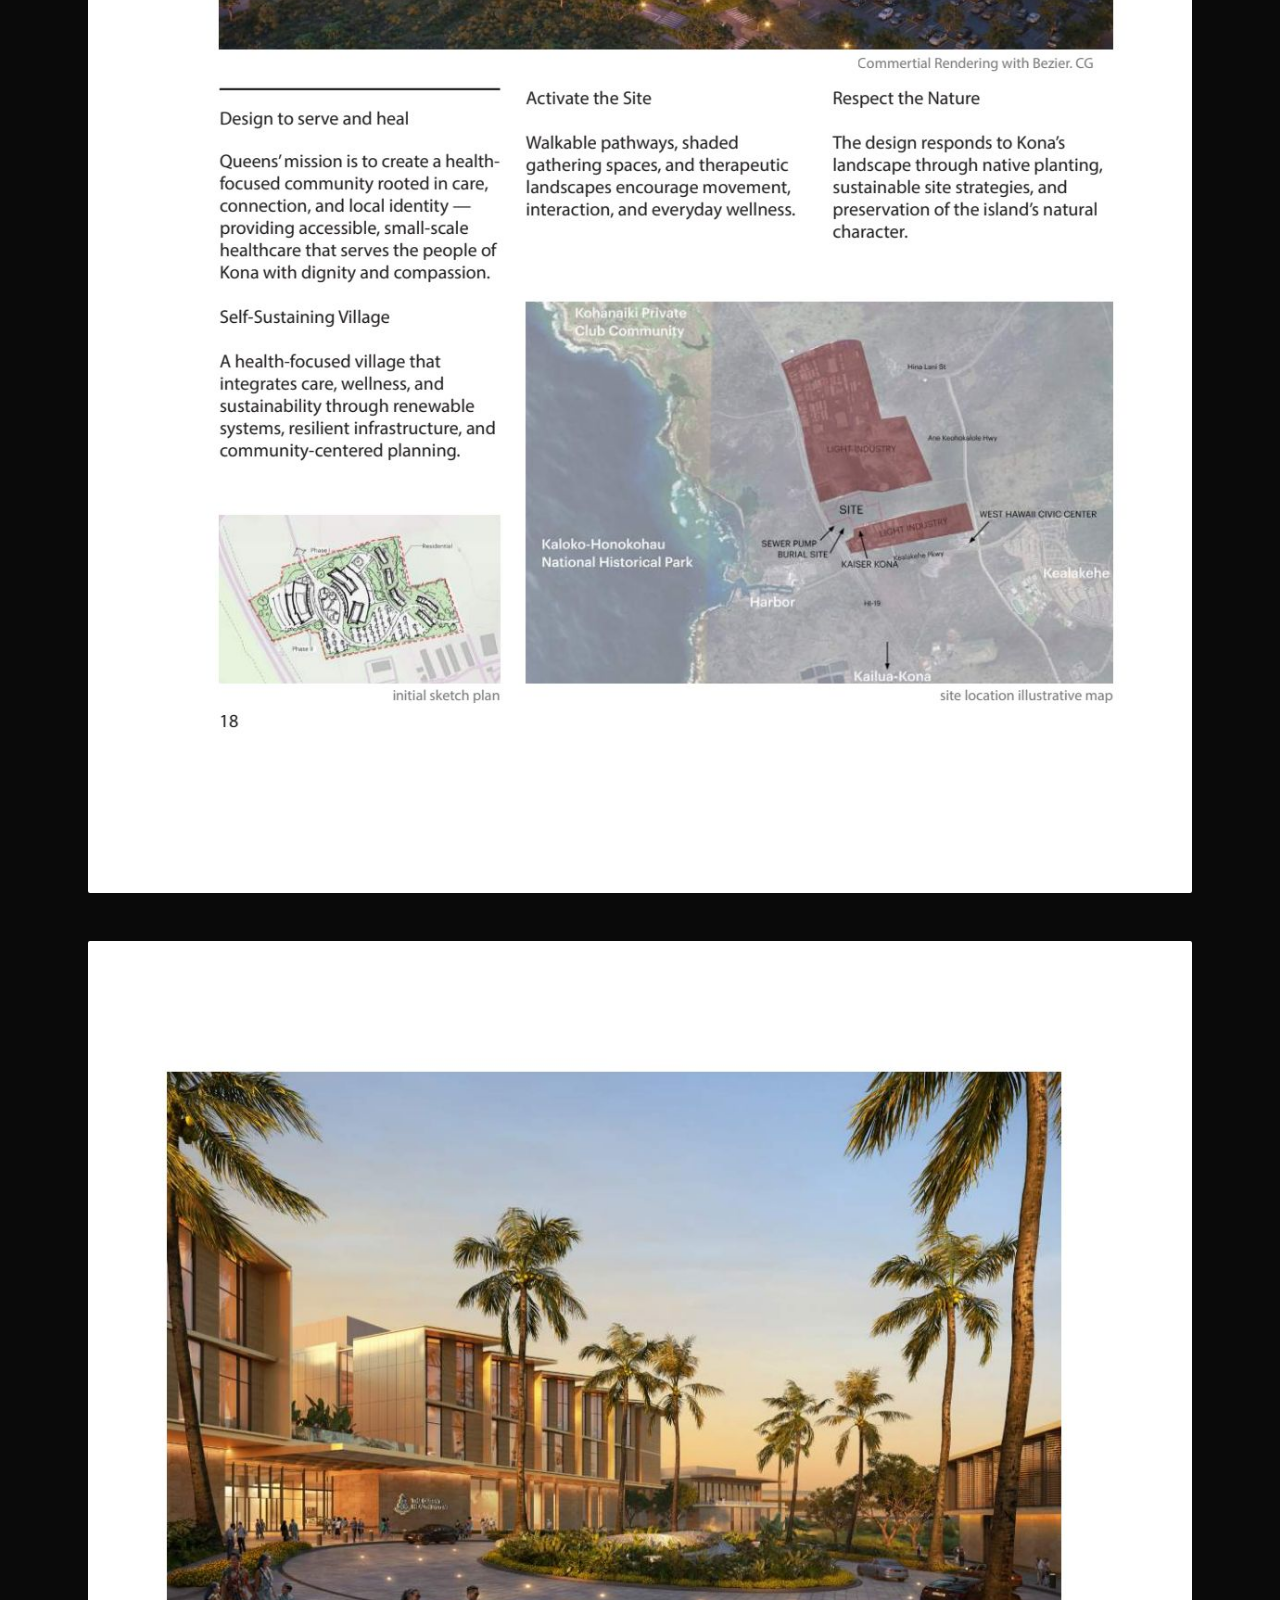
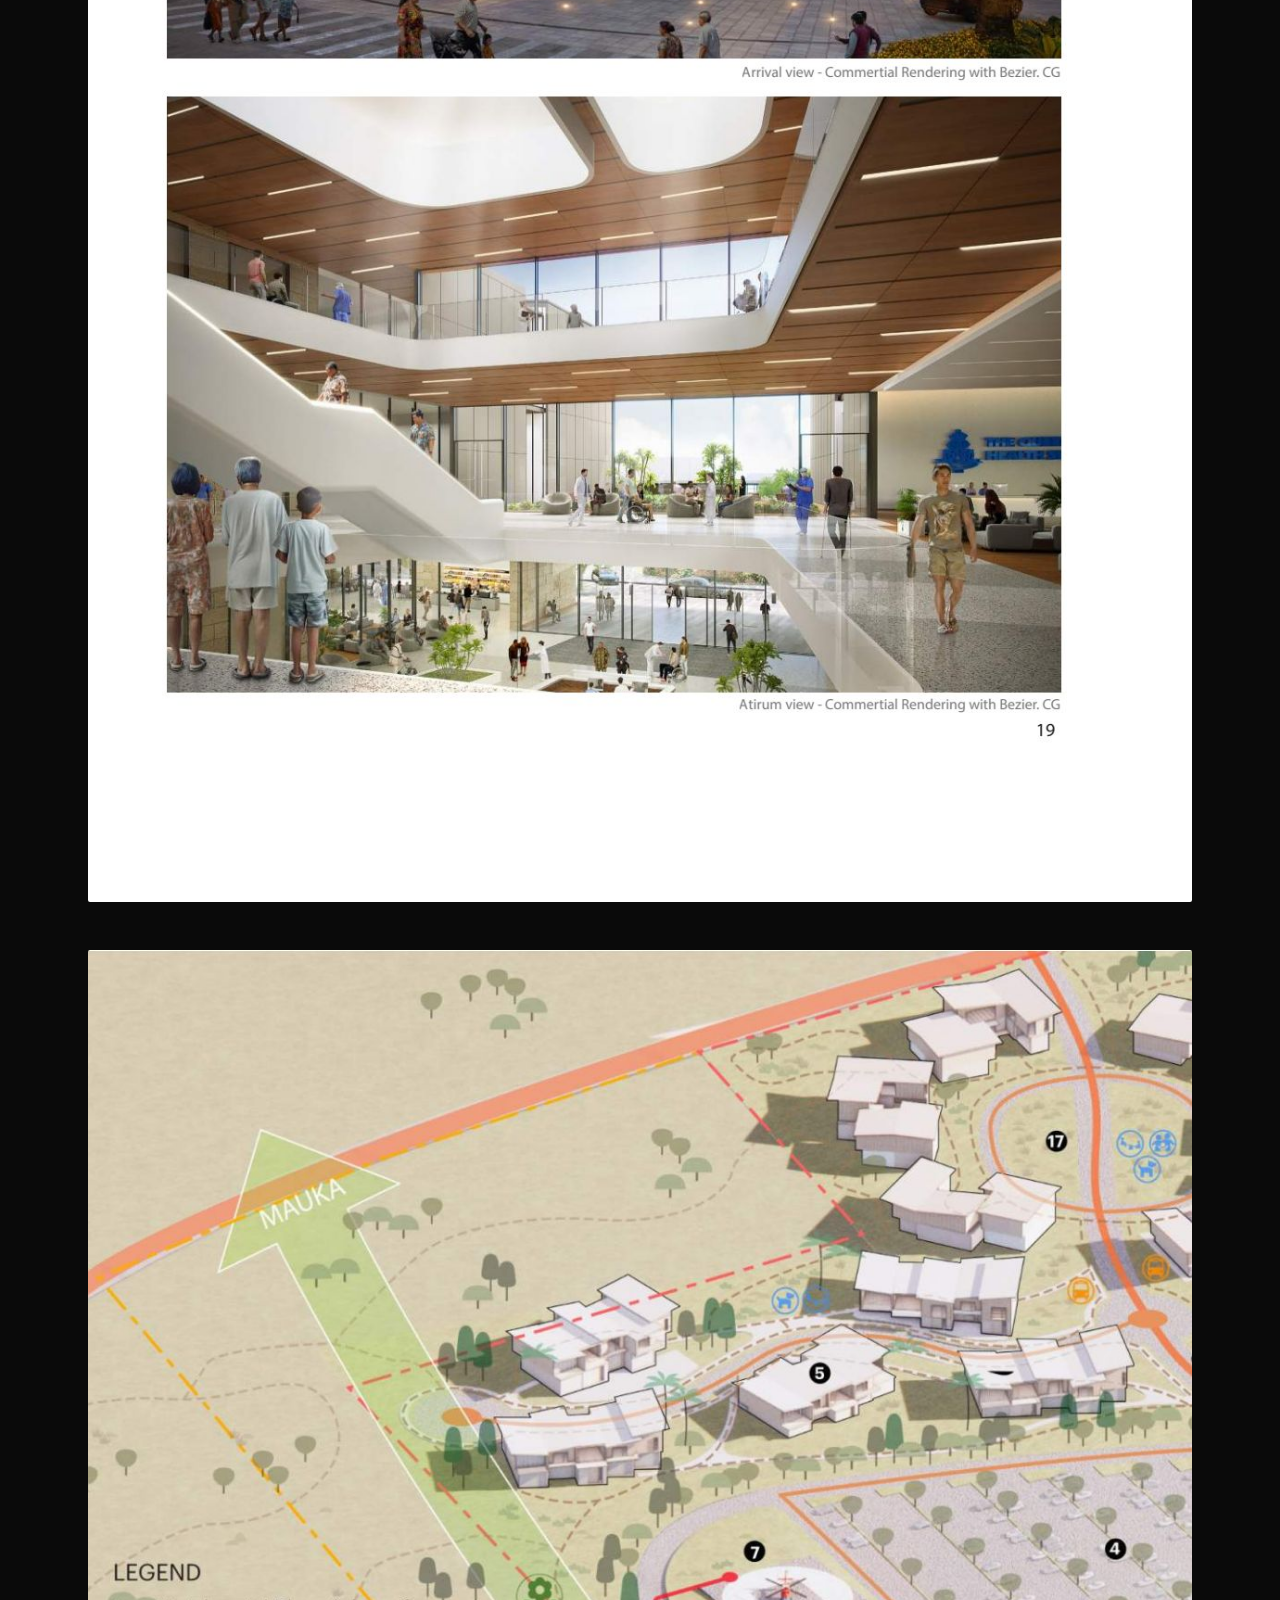
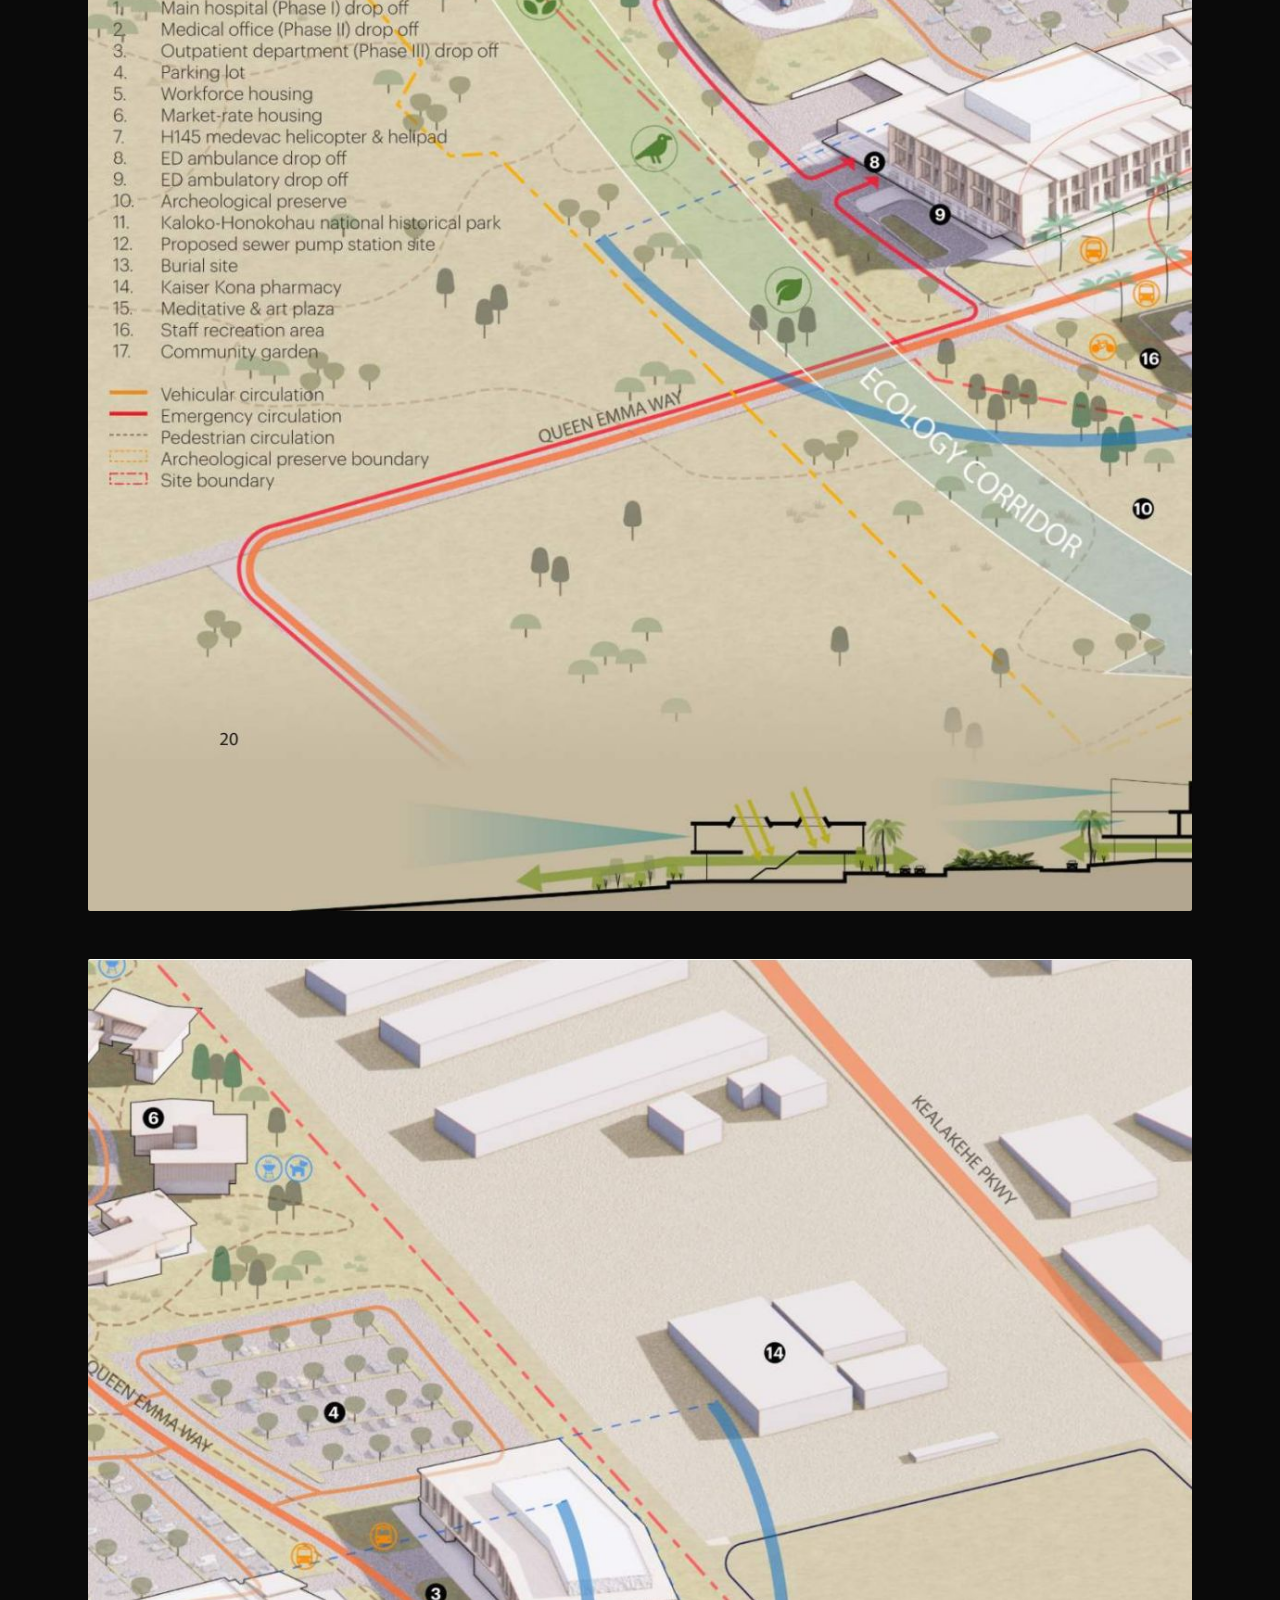
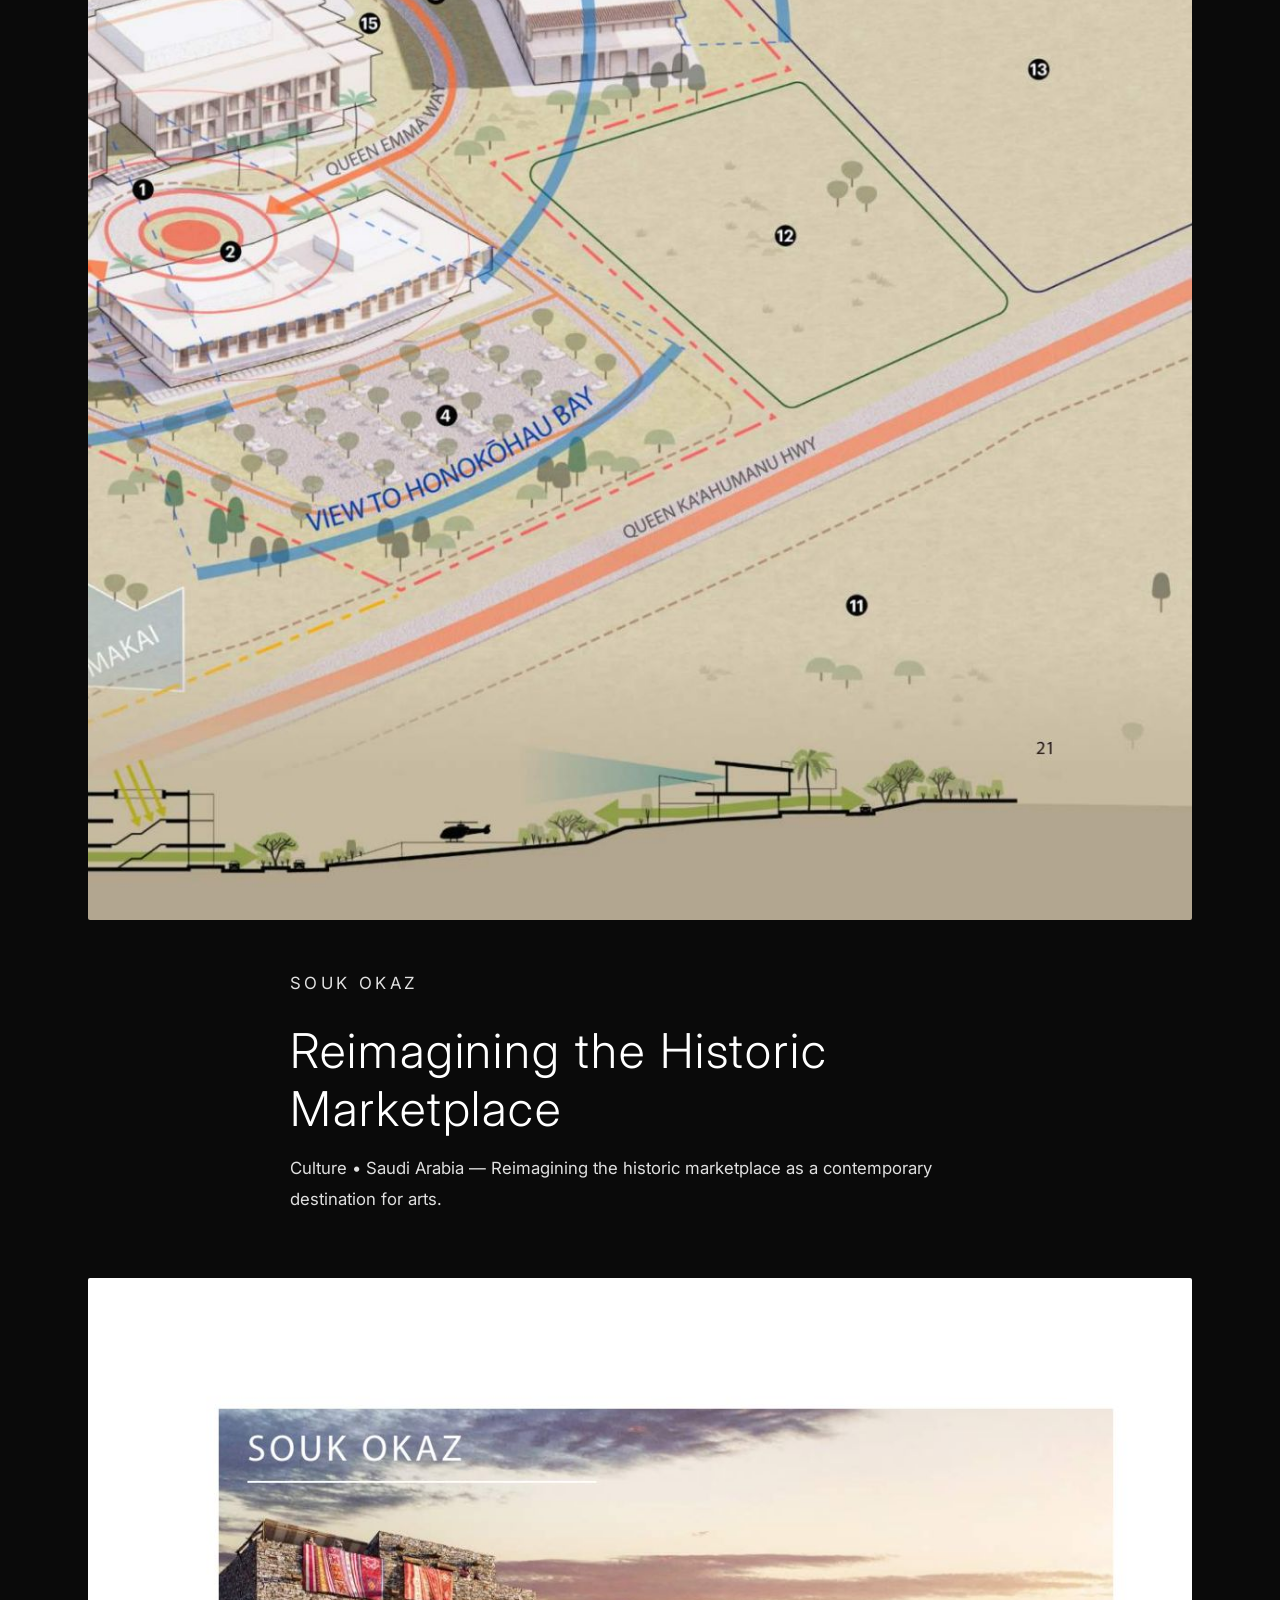
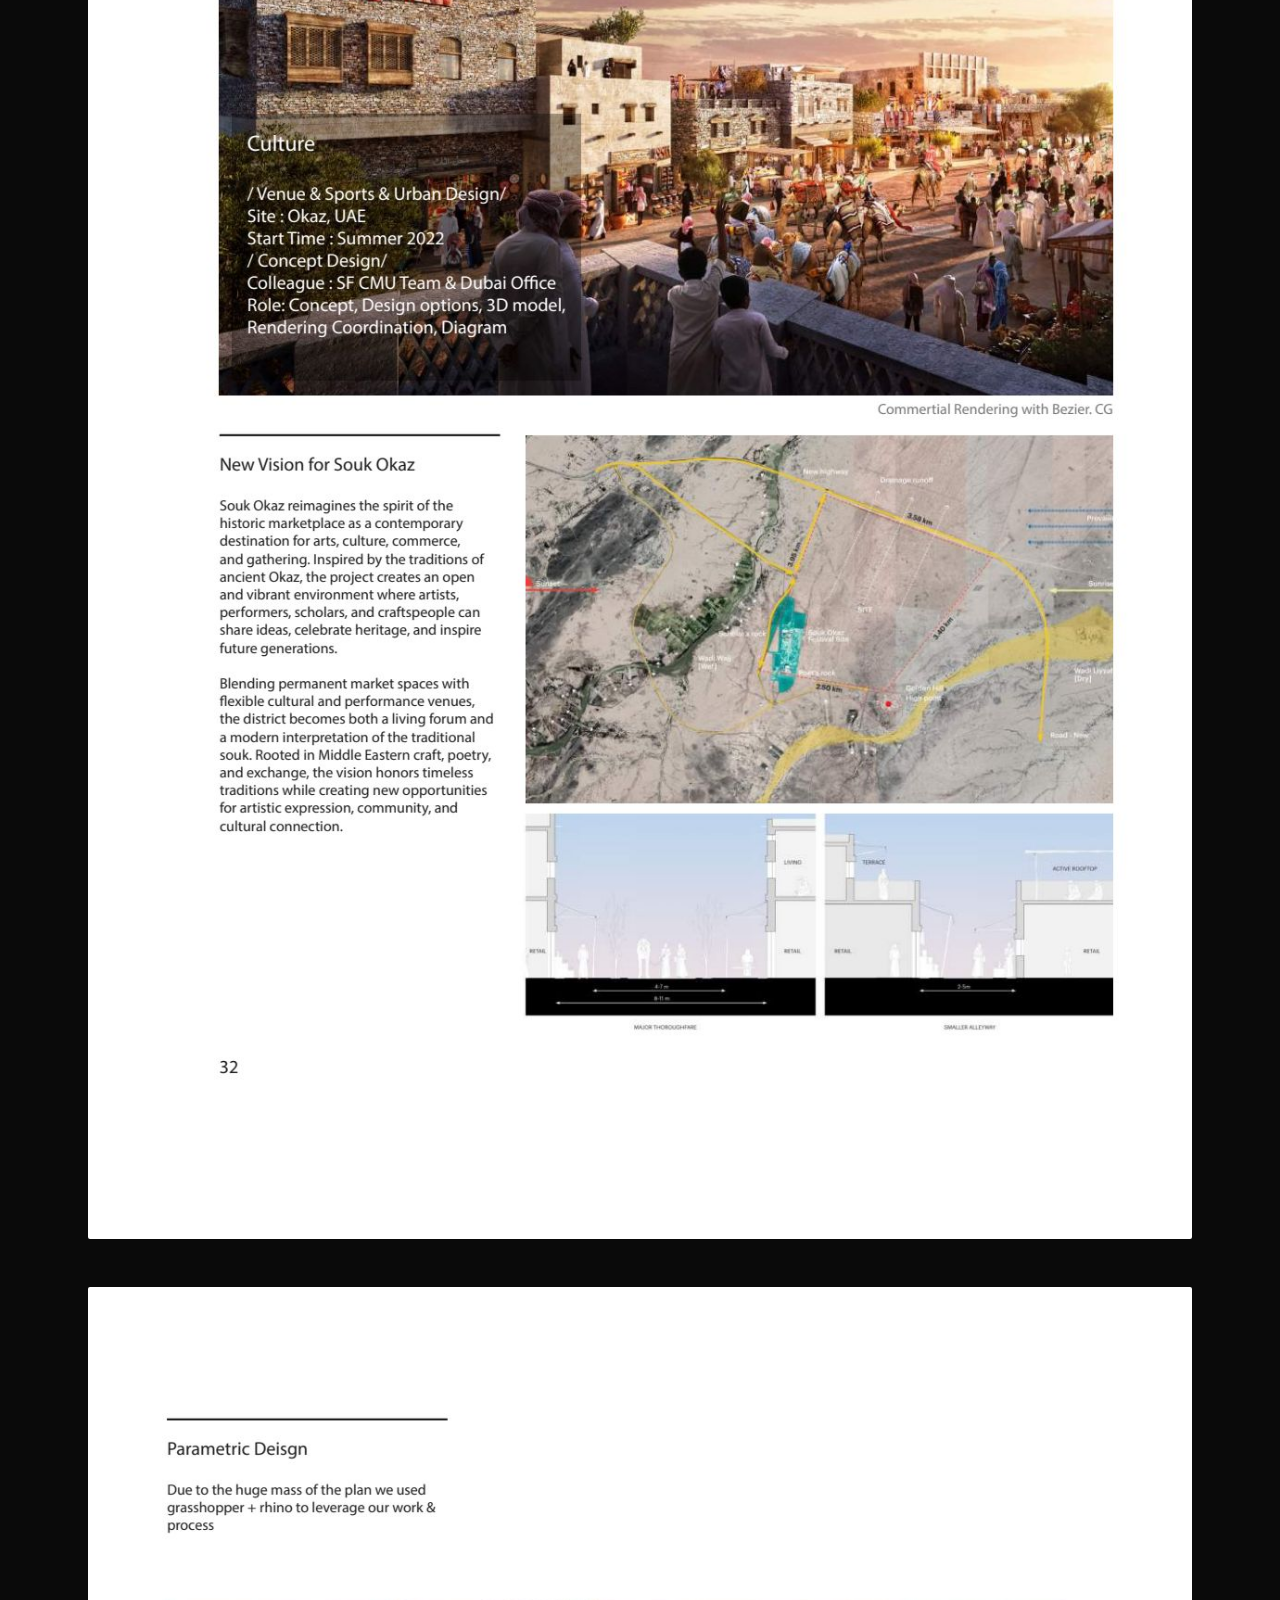
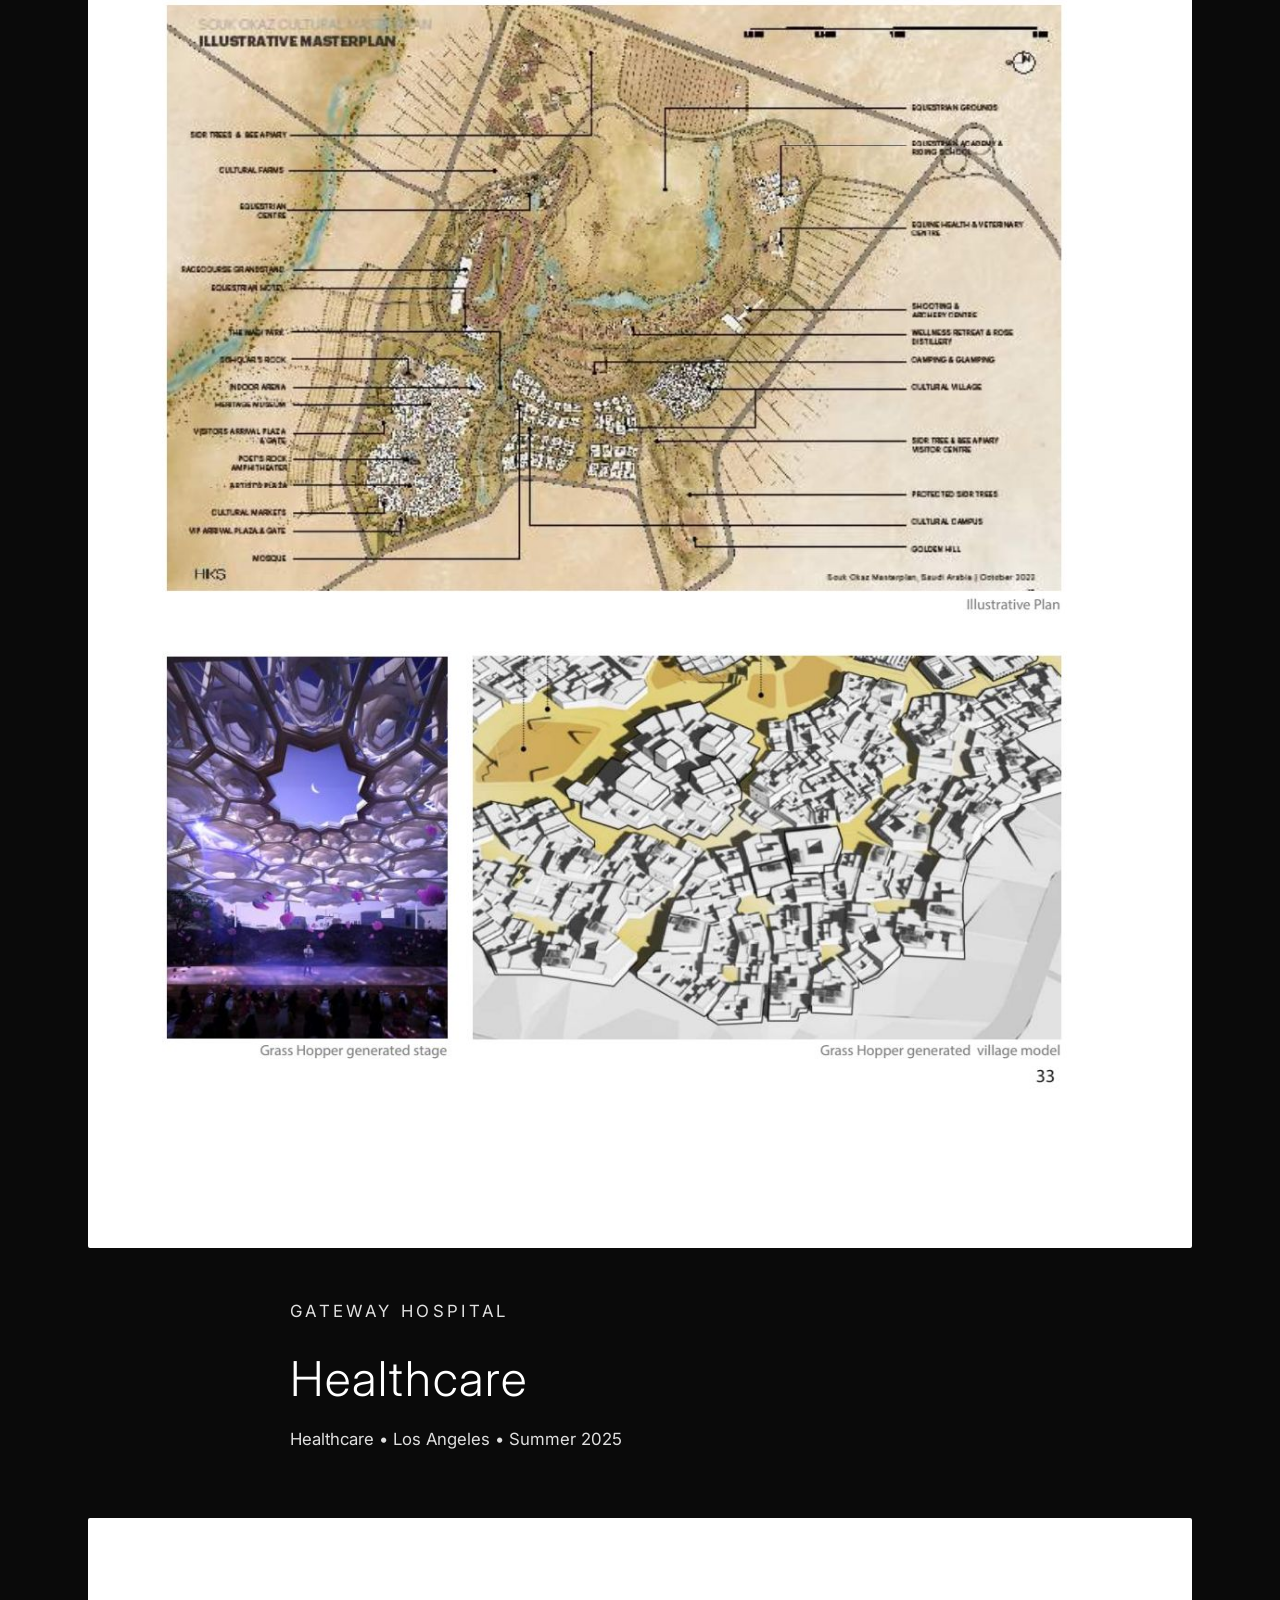
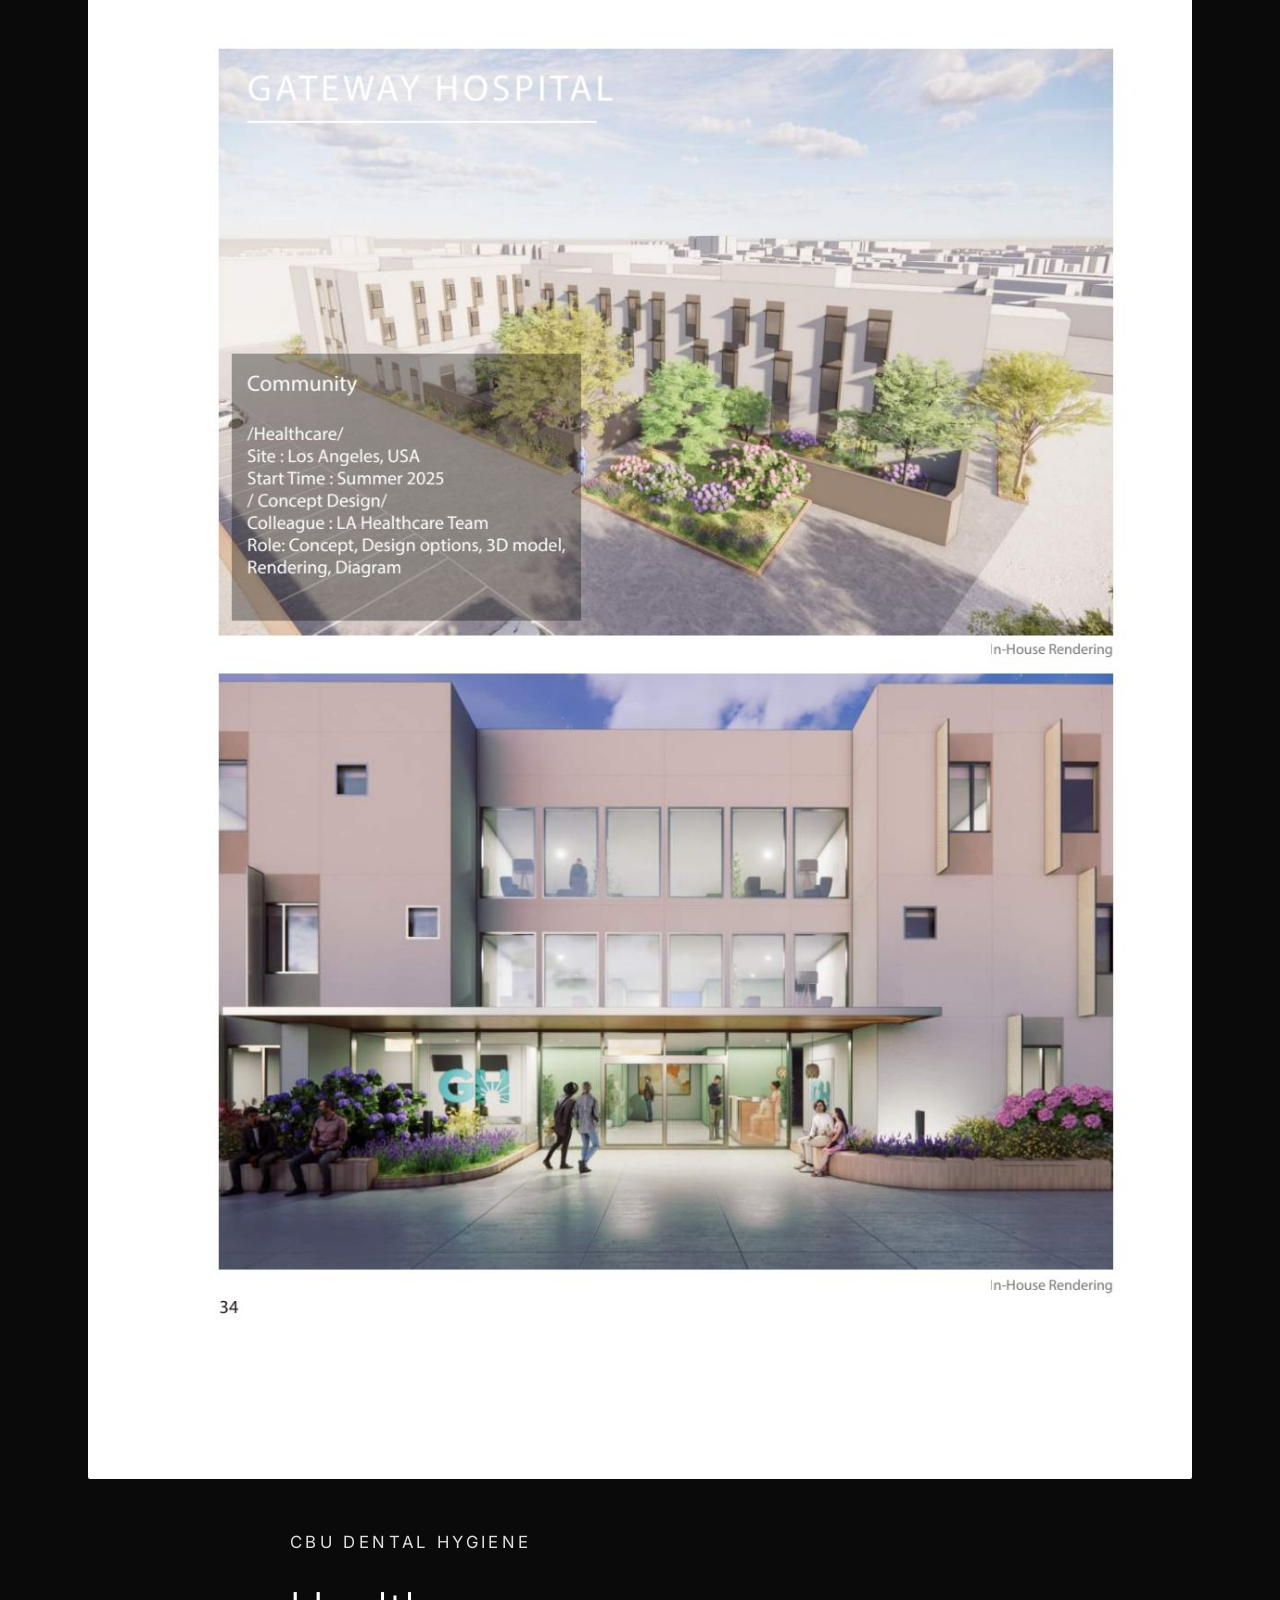
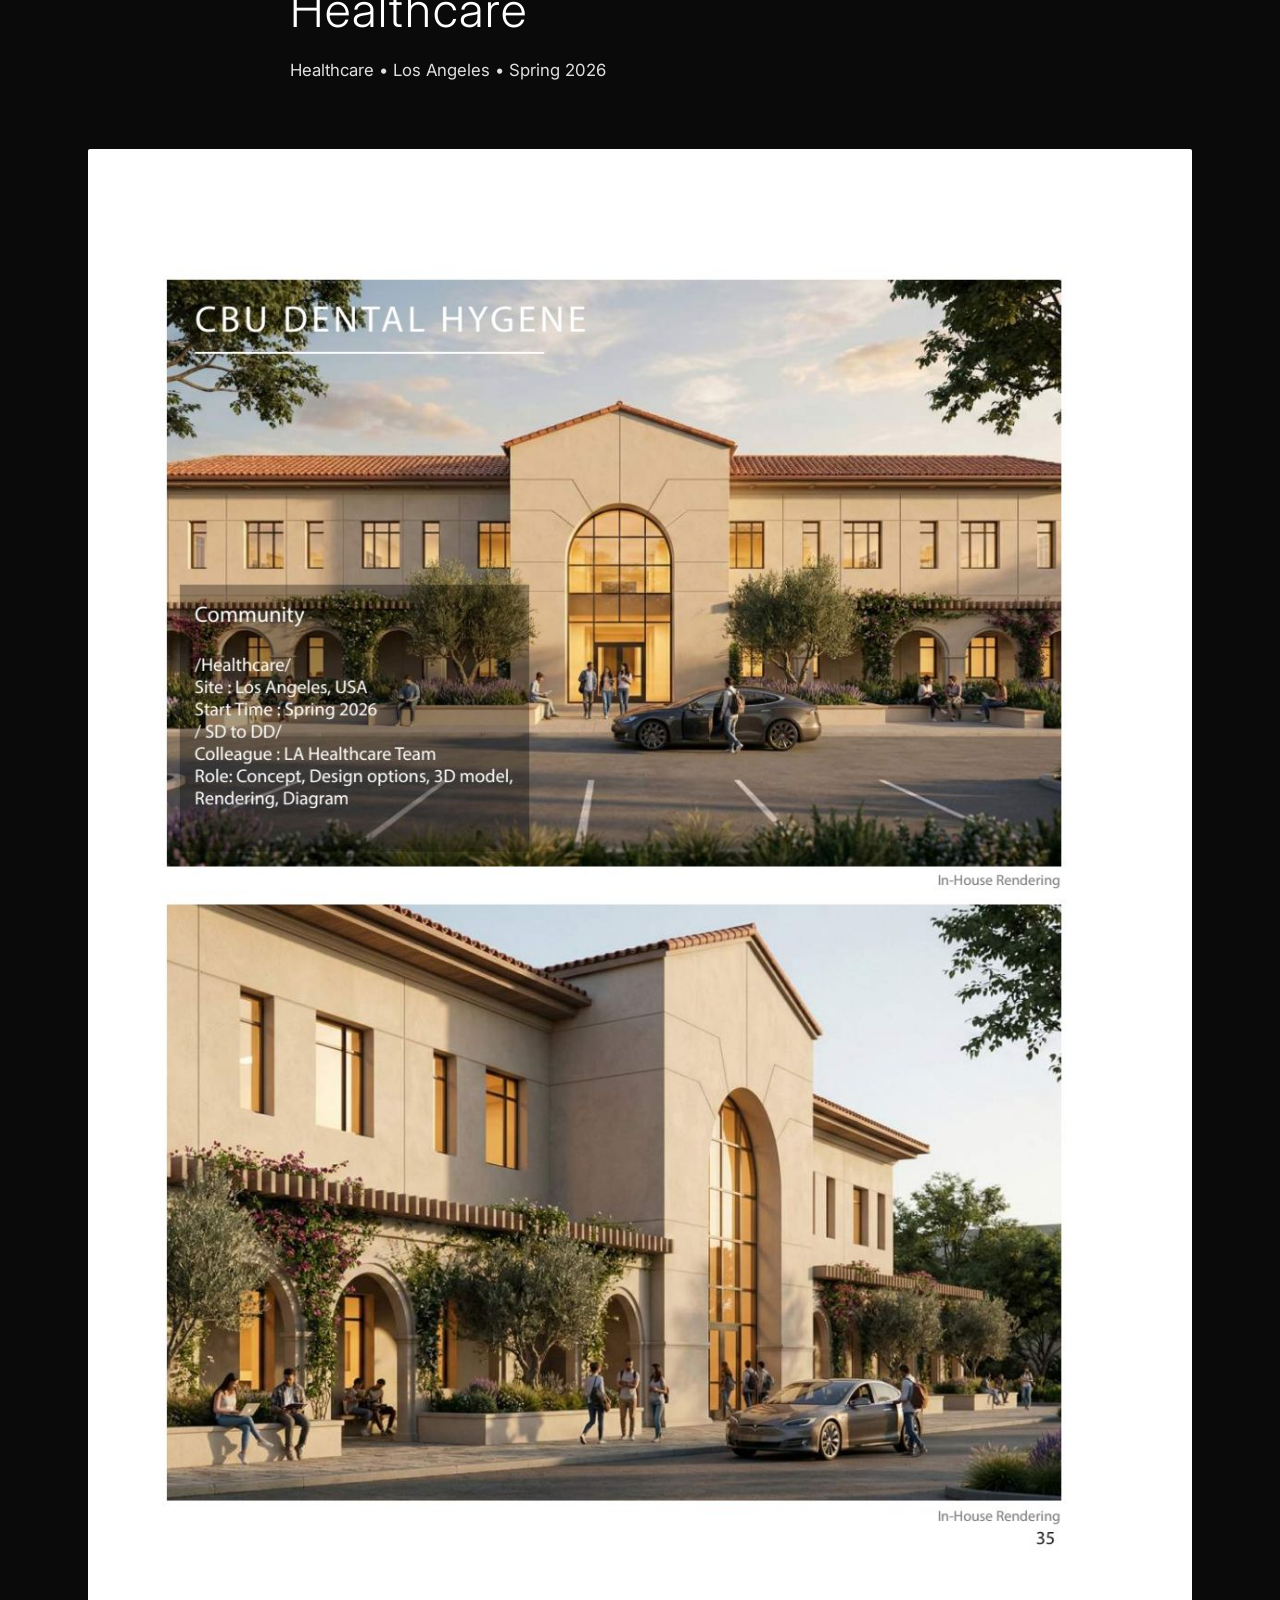
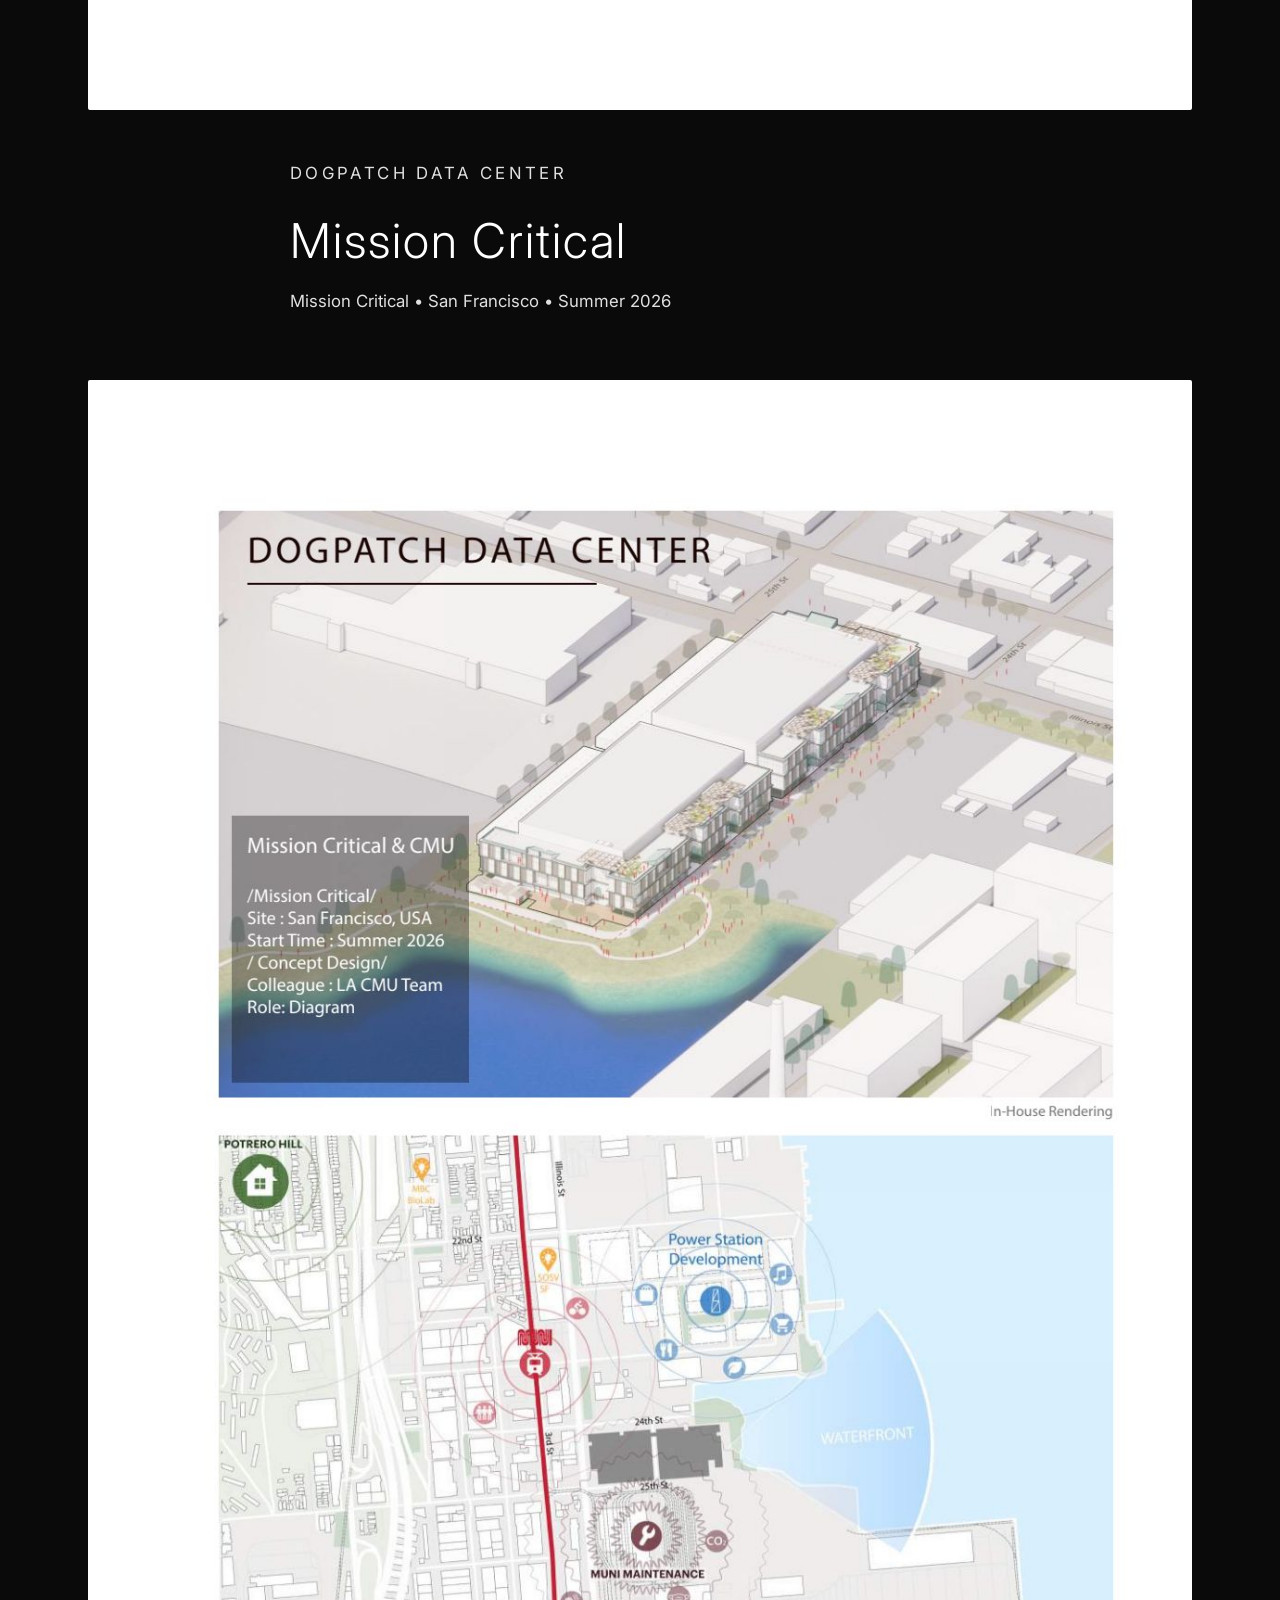
==== commit 76492836: "Replace hero images with high-res originals across all projects Swap PDF-extracted thumbnails for or" ====
--- a/projects/hks-other.html
+++ b/projects/hks-other.html
@@ -23,7 +23,7 @@
   </nav>
 
   <section class="project-hero">
-    <div class="hero-bg" style="background-image: url('../images/hks-other/souk-okaz-01.jpg')"></div>
+    <div class="hero-bg" style="background-image: url('../images/hks-other/hks-other-hero.jpg')"></div>
     <div class="project-hero-content">
       <p class="section-label">Additional HKS Projects</p>
       <h1>More Professional Work</h1>
